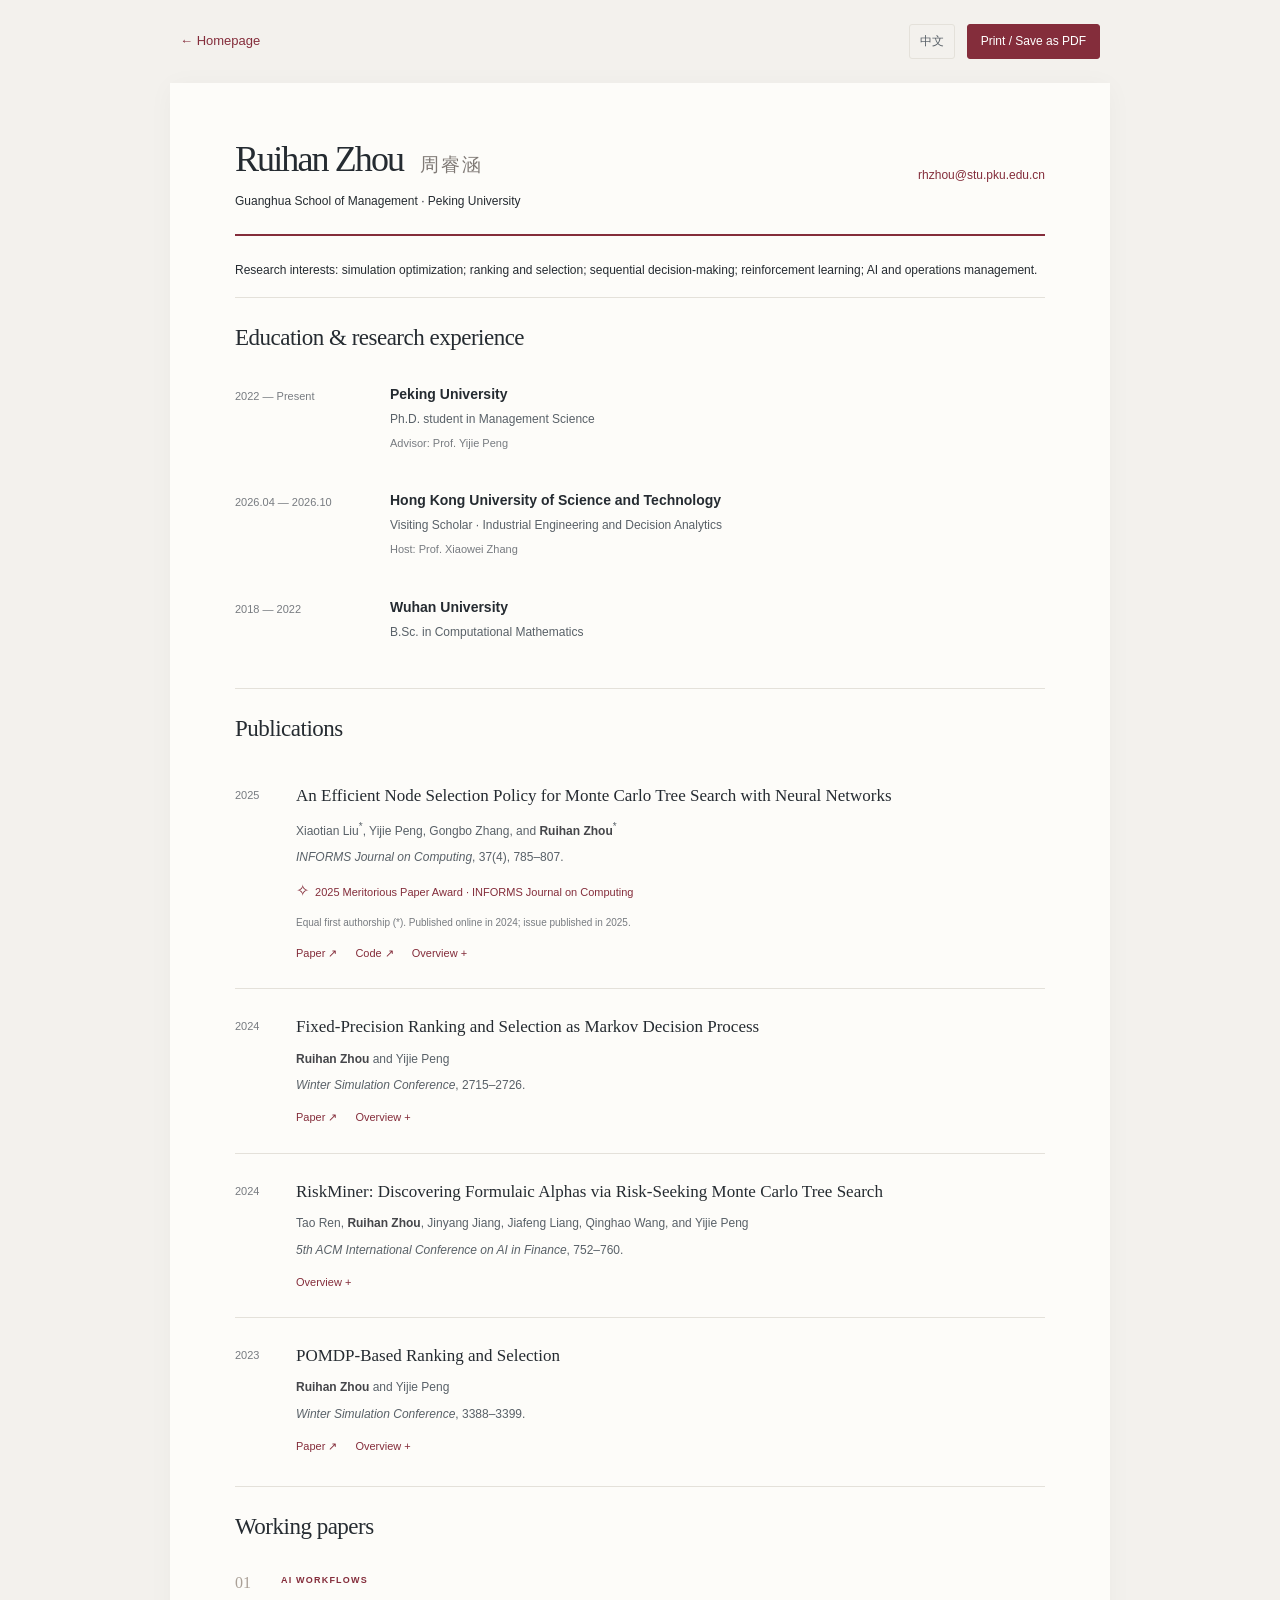
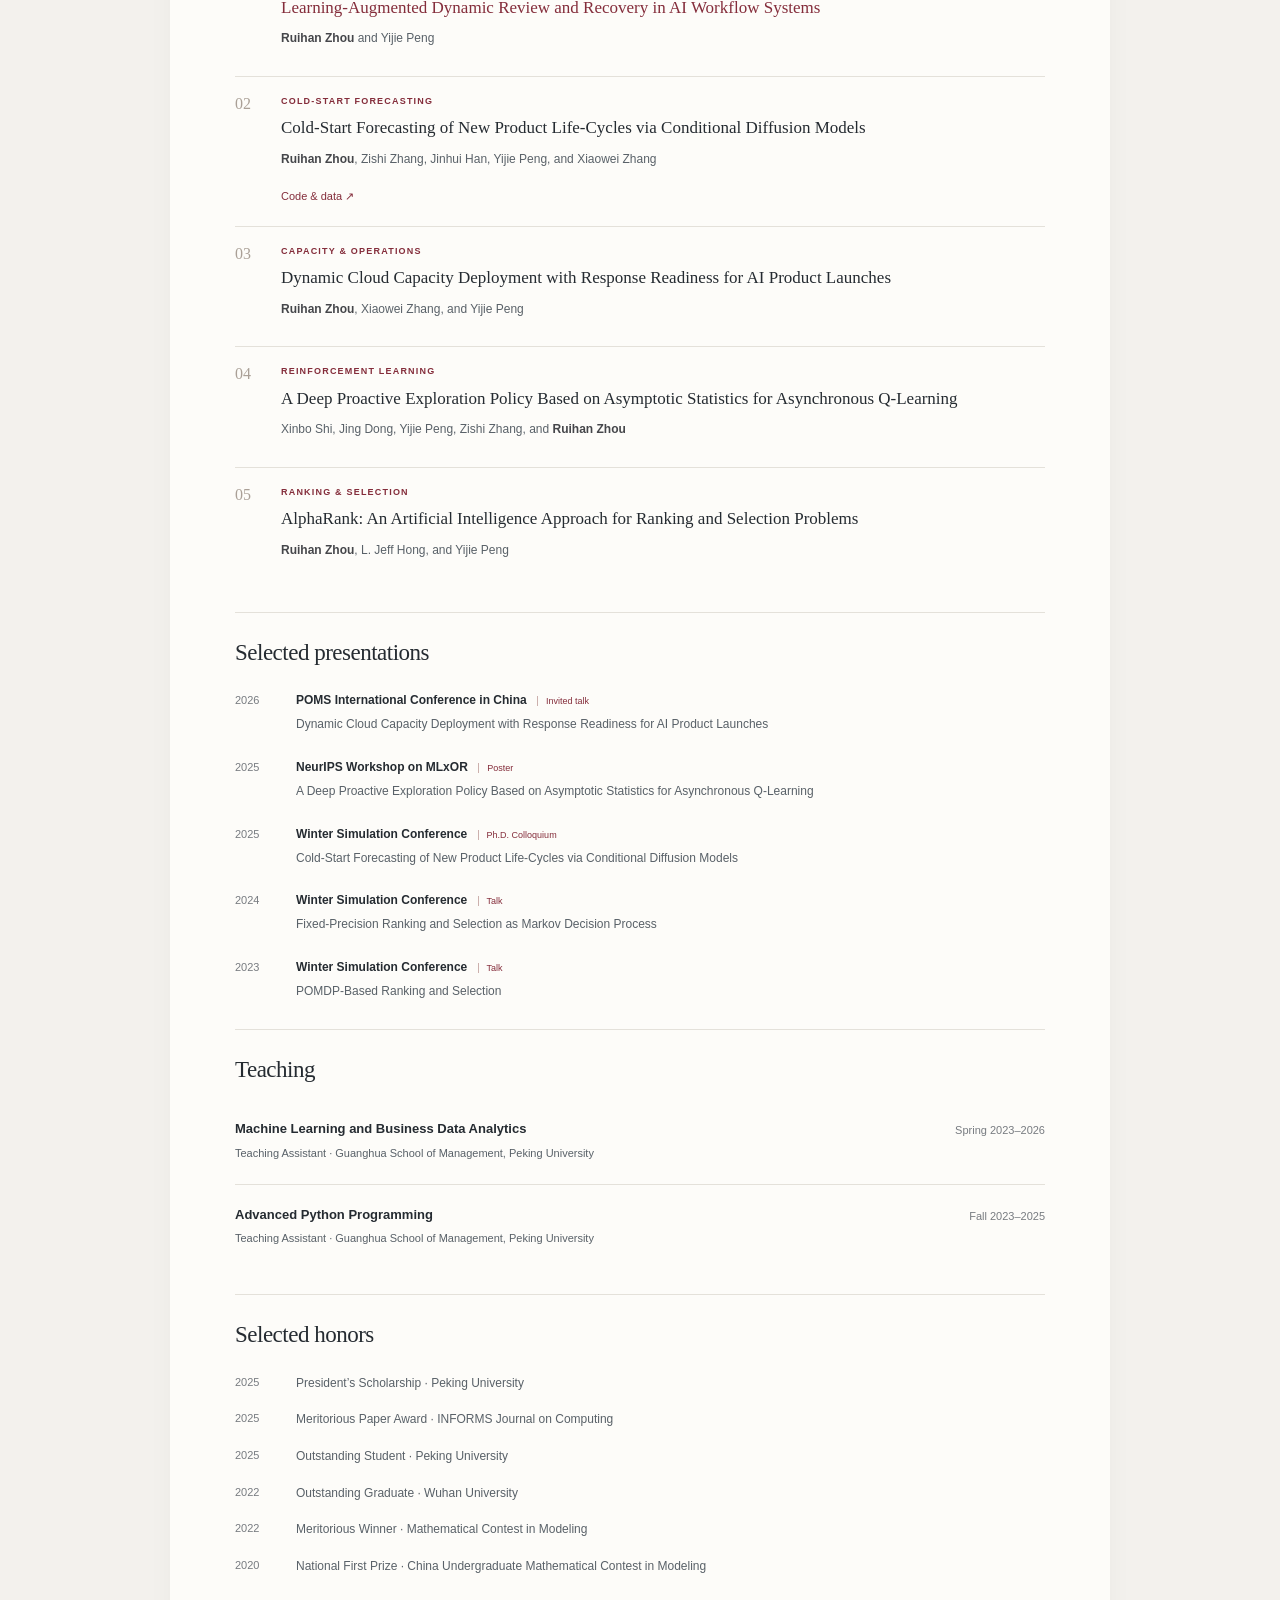
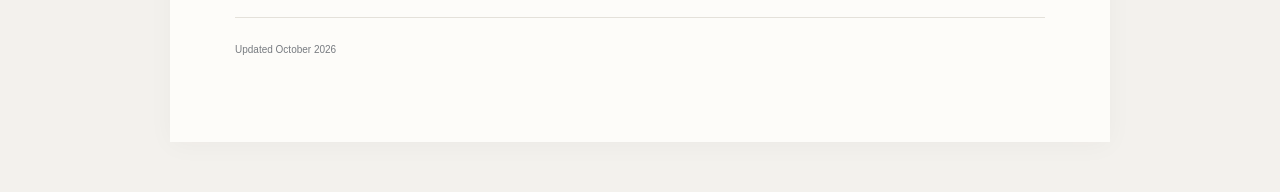
==== cv.html @ e1b10d68 "Add personal homepage" ====
<!doctype html><html lang="en" data-language="en"><head><meta charset="UTF-8"><meta name="viewport" content="width=device-width, initial-scale=1">
<meta name="theme-color" content="#842d3b"><link rel="icon" href="assets/favicon.svg" type="image/svg+xml">
<link rel="stylesheet" href="styles.css"><script src="script.js" defer></script><title>Curriculum Vitae | Ruihan Zhou</title><meta name="description" content="Academic CV of Ruihan Zhou, Peking University."></head><body class="cv-page">
<div class="cv-toolbar"><a href="index.html">← <span class="" data-en>Homepage</span><span class="" data-zh lang="zh-CN">主页</span></a><div><button class="language-button" aria-label="Switch language / 切换语言">中文</button><button class="print-button" type="button"><span class="" data-en>Print / Save as PDF</span><span class="" data-zh lang="zh-CN">打印 / 另存为 PDF</span></button></div></div>
<main class="cv-document"><div class="cv-heading"><div><h1>Ruihan Zhou <span>周睿涵</span></h1><p><span class="" data-en>Guanghua School of Management · Peking University</span><span class="" data-zh lang="zh-CN">北京大学光华管理学院</span></p></div><a href="mailto:rhzhou@stu.pku.edu.cn">rhzhou@stu.pku.edu.cn</a></div>
<p><span class="" data-en>Research interests: simulation optimization; ranking and selection; sequential decision-making; reinforcement learning; AI and operations management.</span><span class="" data-zh lang="zh-CN">研究方向：仿真优化、排序与选择、序贯决策、强化学习、人工智能与运营管理。</span></p>
<section><h2><span class="" data-en>Education & research experience</span><span class="" data-zh lang="zh-CN">教育与研究经历</span></h2><div class="timeline-row"><div class="date">2022 — <span class="" data-en>Present</span><span class="" data-zh lang="zh-CN">至今</span></div><div><h3><span class="" data-en>Peking University</span><span class="" data-zh lang="zh-CN">北京大学</span></h3><p><span class="" data-en>Ph.D. student in Management Science</span><span class="" data-zh lang="zh-CN">管理科学博士研究生</span></p><p class="muted" data-en>Advisor: Prof. Yijie Peng</p><p class="muted" data-zh lang="zh-CN">导师：彭一杰教授</p></div></div><div class="timeline-row"><div class="date">2026.04 — 2026.10</div><div><h3><span class="" data-en>Hong Kong University of Science and Technology</span><span class="" data-zh lang="zh-CN">香港科技大学</span></h3><p><span class="" data-en>Visiting Scholar · Industrial Engineering and Decision Analytics</span><span class="" data-zh lang="zh-CN">访问学者 · 工业工程与决策分析系</span></p><p class="muted" data-en>Host: Prof. Xiaowei Zhang</p><p class="muted" data-zh lang="zh-CN">合作导师：张晓炜教授</p></div></div><div class="timeline-row"><div class="date">2018 — 2022</div><div><h3><span class="" data-en>Wuhan University</span><span class="" data-zh lang="zh-CN">武汉大学</span></h3><p><span class="" data-en>B.Sc. in Computational Mathematics</span><span class="" data-zh lang="zh-CN">计算数学学士</span></p></div></div></section>
<section><h2><span class="" data-en>Publications</span><span class="" data-zh lang="zh-CN">发表论文</span></h2><article class="publication" data-category="journal"><div class="pub-year">2025</div><div>
      <h3>An Efficient Node Selection Policy for Monte Carlo Tree Search with Neural Networks</h3><p class="authors">Xiaotian Liu<sup>*</sup>, Yijie Peng, Gongbo Zhang, and <strong>Ruihan Zhou</strong><sup>*</sup></p><p class="venue"><em>INFORMS Journal on Computing</em>, 37(4), 785–807.</p><p class="award-line"><span aria-hidden="true">✧</span> <span class="" data-en>2025 Meritorious Paper Award · INFORMS Journal on Computing</span><span class="" data-zh lang="zh-CN">2025 年 INFORMS Journal on Computing 优秀论文奖</span></p><p class="paper-note" data-en>Equal first authorship (*). Published online in 2024; issue published in 2025.</p><p class="paper-note" data-zh lang="zh-CN">* 为共同第一作者。2024 年在线发表，2025 年正式刊载。</p>
      <div class="paper-actions"><a class="text-link" href="https://doi.org/10.1287/ijoc.2023.0307" target="_blank" rel="noopener noreferrer"><span class="" data-en>Paper</span><span class="" data-zh lang="zh-CN">论文</span><span aria-hidden="true"> ↗</span></a><a class="text-link" href="https://github.com/INFORMSJoC/2023.0307" target="_blank" rel="noopener noreferrer"><span class="" data-en>Code</span><span class="" data-zh lang="zh-CN">代码</span><span aria-hidden="true"> ↗</span></a><details><summary><span class="" data-en>Overview</span><span class="" data-zh lang="zh-CN">研究概述</span><span aria-hidden="true"> +</span></summary><p><span class="" data-en>We formulate node selection in neural-network-guided Monte Carlo tree search as a multistage ranking-and-selection problem and allocate search effort to improve the choice at the root.</span><span class="" data-zh lang="zh-CN">将神经网络引导的蒙特卡洛树搜索中的节点选择表述为多阶段排序选择问题，通过分配搜索预算改善根节点的决策。</span></p></details></div></div></article><article class="publication" data-category="conference"><div class="pub-year">2024</div><div>
      <h3>Fixed-Precision Ranking and Selection as Markov Decision Process</h3><p class="authors"><strong>Ruihan Zhou</strong> and Yijie Peng</p><p class="venue"><em>Winter Simulation Conference</em>, 2715–2726.</p>
      <div class="paper-actions"><a class="text-link" href="https://informs-sim.org/wsc24papers/con148.pdf" target="_blank" rel="noopener noreferrer"><span class="" data-en>Paper</span><span class="" data-zh lang="zh-CN">论文</span><span aria-hidden="true"> ↗</span></a><details><summary><span class="" data-en>Overview</span><span class="" data-zh lang="zh-CN">研究概述</span><span aria-hidden="true"> +</span></summary><p><span class="" data-en>A stochastic control formulation of fixed-precision ranking and selection, with learning-based sequential allocation.</span><span class="" data-zh lang="zh-CN">将固定精度排序选择建模为随机控制问题，研究基于学习的序贯分配。</span></p></details></div></div></article><article class="publication" data-category="conference"><div class="pub-year">2024</div><div>
      <h3>RiskMiner: Discovering Formulaic Alphas via Risk-Seeking Monte Carlo Tree Search</h3><p class="authors">Tao Ren, <strong>Ruihan Zhou</strong>, Jinyang Jiang, Jiafeng Liang, Qinghao Wang, and Yijie Peng</p><p class="venue"><em>5th ACM International Conference on AI in Finance</em>, 752–760.</p>
      <div class="paper-actions"><details><summary><span class="" data-en>Overview</span><span class="" data-zh lang="zh-CN">研究概述</span><span aria-hidden="true"> +</span></summary><p><span class="" data-en>Formulaic alpha discovery through risk-seeking Monte Carlo tree search.</span><span class="" data-zh lang="zh-CN">利用风险偏好型蒙特卡洛树搜索发现公式化 Alpha 因子。</span></p></details></div></div></article><article class="publication" data-category="conference"><div class="pub-year">2023</div><div>
      <h3>POMDP-Based Ranking and Selection</h3><p class="authors"><strong>Ruihan Zhou</strong> and Yijie Peng</p><p class="venue"><em>Winter Simulation Conference</em>, 3388–3399.</p>
      <div class="paper-actions"><a class="text-link" href="https://www.informs-sim.org/wsc23papers/285.pdf" target="_blank" rel="noopener noreferrer"><span class="" data-en>Paper</span><span class="" data-zh lang="zh-CN">论文</span><span aria-hidden="true"> ↗</span></a><details><summary><span class="" data-en>Overview</span><span class="" data-zh lang="zh-CN">研究概述</span><span aria-hidden="true"> +</span></summary><p><span class="" data-en>Ranking and selection viewed through a partially observable Markov decision process.</span><span class="" data-zh lang="zh-CN">从部分可观测马尔可夫决策过程的视角研究排序选择问题。</span></p></details></div></div></article></section>
<section><h2><span class="" data-en>Working papers</span><span class="" data-zh lang="zh-CN">工作论文</span></h2><article class="work-item featured">
      <div class="work-number" aria-hidden="true">01</div><div class="work-body">
      <div class="eyebrow"><span class="" data-en>AI WORKFLOWS</span><span class="" data-zh lang="zh-CN">AI 工作流</span></div><h3>Learning-Augmented Dynamic Review and Recovery in AI Workflow Systems</h3>
      <p class="authors"><strong>Ruihan Zhou</strong> and Yijie Peng</p><p class="research-description"><span class="" data-en>How should scarce expert attention be allocated in multistage AI work? I study the joint design of diagnostic requests, expert dispatch, and recovery decisions.</span><span class="" data-zh lang="zh-CN">当多阶段 AI 工作流中的专家资源有限时，如何协调诊断请求、专家调度与诊断后的恢复决策？</span></p></div></article><article class="work-item ">
      <div class="work-number" aria-hidden="true">02</div><div class="work-body">
      <div class="eyebrow"><span class="" data-en>COLD-START FORECASTING</span><span class="" data-zh lang="zh-CN">冷启动预测</span></div><h3>Cold-Start Forecasting of New Product Life-Cycles via Conditional Diffusion Models</h3>
      <p class="authors"><strong>Ruihan Zhou</strong>, Zishi Zhang, Jinhui Han, Yijie Peng, and Xiaowei Zhang</p><p class="research-description"><span class="" data-en>Probabilistic life-cycle forecasting for new products with little or no sales history, using product features, reference products, and conditional diffusion models.</span><span class="" data-zh lang="zh-CN">结合产品特征、参考产品与条件扩散模型，研究在缺少或没有销售历史时，如何预测新品生命周期及其不确定性。</span></p><a class="text-link" href="https://github.com/hannahrz/CDLF-code" target="_blank" rel="noopener noreferrer"><span class="" data-en>Code & data</span><span class="" data-zh lang="zh-CN">代码与数据</span><span aria-hidden="true"> ↗</span></a></div></article><article class="work-item ">
      <div class="work-number" aria-hidden="true">03</div><div class="work-body">
      <div class="eyebrow"><span class="" data-en>CAPACITY & OPERATIONS</span><span class="" data-zh lang="zh-CN">容量与运营决策</span></div><h3>Dynamic Cloud Capacity Deployment with Response Readiness for AI Product Launches</h3>
      <p class="authors"><strong>Ruihan Zhou</strong>, Xiaowei Zhang, and Yijie Peng</p><p class="research-description"><span class="" data-en>Dynamic deployment decisions for AI product launches, balancing uncertain demand, response readiness, and the cost of maintaining capacity.</span><span class="" data-zh lang="zh-CN">面向 AI 产品上线，研究需求不确定条件下的动态云容量部署，平衡响应就绪、容量持有与服务成本。</span></p></div></article><article class="work-item ">
      <div class="work-number" aria-hidden="true">04</div><div class="work-body">
      <div class="eyebrow"><span class="" data-en>REINFORCEMENT LEARNING</span><span class="" data-zh lang="zh-CN">强化学习</span></div><h3>A Deep Proactive Exploration Policy Based on Asymptotic Statistics for Asynchronous Q-Learning</h3>
      <p class="authors">Xinbo Shi, Jing Dong, Yijie Peng, Zishi Zhang, and <strong>Ruihan Zhou</strong></p><p class="research-description"><span class="" data-en>Statistically informed exploration for asynchronous Q-learning.</span><span class="" data-zh lang="zh-CN">利用渐近统计信息设计异步 Q-learning 的主动探索策略。</span></p></div></article><article class="work-item ">
      <div class="work-number" aria-hidden="true">05</div><div class="work-body">
      <div class="eyebrow"><span class="" data-en>RANKING & SELECTION</span><span class="" data-zh lang="zh-CN">排序与选择</span></div><h3>AlphaRank: An Artificial Intelligence Approach for Ranking and Selection Problems</h3>
      <p class="authors"><strong>Ruihan Zhou</strong>, L. Jeff Hong, and Yijie Peng</p><p class="research-description"><span class="" data-en>Learning how to allocate simulation effort in sequential ranking and selection.</span><span class="" data-zh lang="zh-CN">研究序贯排序选择中的学习方法与仿真预算分配。</span></p></div></article></section>
<section><h2><span class="" data-en>Selected presentations</span><span class="" data-zh lang="zh-CN">部分学术报告</span></h2><ul class="talk-list"><li><span class="date">2026</span><div><h3><span class="" data-en>POMS International Conference in China</span><span class="" data-zh lang="zh-CN">POMS 中国国际会议</span> <span class="talk-type"><span class="" data-en>Invited talk</span><span class="" data-zh lang="zh-CN">特邀报告</span></span></h3><p>Dynamic Cloud Capacity Deployment with Response Readiness for AI Product Launches</p></div></li><li><span class="date">2025</span><div><h3><span class="" data-en>NeurIPS Workshop on MLxOR</span><span class="" data-zh lang="zh-CN">NeurIPS MLxOR 研讨会</span> <span class="talk-type"><span class="" data-en>Poster</span><span class="" data-zh lang="zh-CN">海报</span></span></h3><p>A Deep Proactive Exploration Policy Based on Asymptotic Statistics for Asynchronous Q-Learning</p></div></li><li><span class="date">2025</span><div><h3><span class="" data-en>Winter Simulation Conference</span><span class="" data-zh lang="zh-CN">冬季仿真会议</span> <span class="talk-type"><span class="" data-en>Ph.D. Colloquium</span><span class="" data-zh lang="zh-CN">博士生论坛</span></span></h3><p>Cold-Start Forecasting of New Product Life-Cycles via Conditional Diffusion Models</p></div></li><li><span class="date">2024</span><div><h3><span class="" data-en>Winter Simulation Conference</span><span class="" data-zh lang="zh-CN">冬季仿真会议</span> <span class="talk-type"><span class="" data-en>Talk</span><span class="" data-zh lang="zh-CN">报告</span></span></h3><p>Fixed-Precision Ranking and Selection as Markov Decision Process</p></div></li><li><span class="date">2023</span><div><h3><span class="" data-en>Winter Simulation Conference</span><span class="" data-zh lang="zh-CN">冬季仿真会议</span> <span class="talk-type"><span class="" data-en>Talk</span><span class="" data-zh lang="zh-CN">报告</span></span></h3><p>POMDP-Based Ranking and Selection</p></div></li></ul></section>
<section><h2><span class="" data-en>Teaching</span><span class="" data-zh lang="zh-CN">教学经历</span></h2><div class="teaching-row"><div><h3><span class="" data-en>Machine Learning and Business Data Analytics</span><span class="" data-zh lang="zh-CN">机器学习与商业数据分析</span></h3><p><span class="" data-en>Teaching Assistant · Guanghua School of Management, Peking University</span><span class="" data-zh lang="zh-CN">课程助教 · 北京大学光华管理学院</span></p></div><div class="date"><span class="" data-en>Spring 2023–2026</span><span class="" data-zh lang="zh-CN">2023–2026 年春季</span></div></div>
<div class="teaching-row"><div><h3><span class="" data-en>Advanced Python Programming</span><span class="" data-zh lang="zh-CN">高级 Python 程序设计</span></h3><p><span class="" data-en>Teaching Assistant · Guanghua School of Management, Peking University</span><span class="" data-zh lang="zh-CN">课程助教 · 北京大学光华管理学院</span></p></div><div class="date"><span class="" data-en>Fall 2023–2025</span><span class="" data-zh lang="zh-CN">2023–2025 年秋季</span></div></div></section>
<section><h2><span class="" data-en>Selected honors</span><span class="" data-zh lang="zh-CN">部分奖励与荣誉</span></h2><ul class="honor-list"><li><span class="date">2025</span><span><span class="" data-en>President’s Scholarship · Peking University</span><span class="" data-zh lang="zh-CN">北京大学校长奖学金</span></span></li><li><span class="date">2025</span><span><span class="" data-en>Meritorious Paper Award · INFORMS Journal on Computing</span><span class="" data-zh lang="zh-CN">INFORMS Journal on Computing 优秀论文奖</span></span></li><li><span class="date">2025</span><span><span class="" data-en>Outstanding Student · Peking University</span><span class="" data-zh lang="zh-CN">北京大学三好学生</span></span></li><li><span class="date">2022</span><span><span class="" data-en>Outstanding Graduate · Wuhan University</span><span class="" data-zh lang="zh-CN">武汉大学优秀毕业生</span></span></li><li><span class="date">2022</span><span><span class="" data-en>Meritorious Winner · Mathematical Contest in Modeling</span><span class="" data-zh lang="zh-CN">美国大学生数学建模竞赛 M 奖</span></span></li><li><span class="date">2020</span><span><span class="" data-en>National First Prize · China Undergraduate Mathematical Contest in Modeling</span><span class="" data-zh lang="zh-CN">全国大学生数学建模竞赛国家一等奖</span></span></li></ul></section>
<footer><span class="" data-en>Updated October 2026</span><span class="" data-zh lang="zh-CN">更新于 2026 年 10 月</span></footer></main></body></html>
---- styles.css ----
:root{--paper:#fdfcf9;--ink:#252b31;--secondary:#596168;--muted:#777b80;--accent:#842d3b;--line:#e4e1da;--soft:#f5f1eb;--serif:Georgia,'Times New Roman','Songti SC',SimSun,serif;--sans:-apple-system,BlinkMacSystemFont,'Segoe UI','PingFang SC','Microsoft YaHei',sans-serif}
*{box-sizing:border-box}html{scroll-behavior:smooth;scroll-padding-top:110px}body{margin:0;background:var(--paper);color:var(--ink);font:15px/1.75 var(--sans);-webkit-font-smoothing:antialiased}a{color:var(--accent);text-decoration:none;transition:color .15s}a:hover{text-decoration:underline;text-underline-offset:4px}button{font:inherit;cursor:pointer}button,a{-webkit-tap-highlight-color:transparent}a:focus-visible,button:focus-visible,summary:focus-visible{outline:2px solid var(--accent);outline-offset:5px}button{color:inherit}p{margin:0 0 16px}h1,h2,h3{margin:0;font-weight:500}strong{font-weight:600}h1,h2{font-family:var(--serif)}h3{line-height:1.5}[hidden]{display:none!important}html[data-language=en] [data-zh],html[data-language=zh] [data-en]{display:none!important}.sr-only{position:absolute;width:1px;height:1px;padding:0;overflow:hidden;clip:rect(0,0,0,0);white-space:nowrap;border:0}.skip-link{position:fixed;top:-80px;left:20px;z-index:100;background:var(--paper);padding:10px 16px}.skip-link:focus{top:10px}
.site-header{position:sticky;top:0;z-index:10;background:rgba(253,252,249,.97);border-bottom:1px solid var(--line)}.header-inner{height:78px;max-width:1200px;padding:0 42px;margin:auto;display:flex;align-items:center;justify-content:space-between;gap:26px}.wordmark{font:23px var(--serif);color:var(--ink);white-space:nowrap}.wordmark:hover{text-decoration:none}.wordmark-dot{color:var(--accent);font-size:32px}.desktop-nav{display:flex;align-items:center;gap:26px;margin-left:auto}.desktop-nav a{font-size:13px;color:var(--secondary);position:relative;line-height:78px}.desktop-nav a.active{color:var(--accent)}.desktop-nav a.active:after{content:'';position:absolute;bottom:0;height:2px;left:0;right:0;background:var(--accent)}.header-controls{display:flex;align-items:center;gap:18px}.language-button{font-size:12px;padding:5px 10px;background:transparent;border:1px solid var(--line);border-radius:3px;color:var(--secondary)}.language-button:hover{border-color:var(--accent);color:var(--accent)}.menu-button{display:none;background:none;border:0;font-size:13px}.mobile-nav{padding:12px 24px 20px;border-top:1px solid var(--line);display:grid;grid-template-columns:1fr 1fr;gap:10px}.mobile-nav a{padding:7px 0;color:var(--ink)}
.page-grid{max-width:1200px;padding:64px 42px 0;margin:auto;display:grid;grid-template-columns:218px minmax(0,1fr);gap:74px}.profile-sidebar{align-self:start;position:sticky;top:126px}.monogram{width:112px;height:126px;display:flex;flex-direction:column;justify-content:center;align-items:center;border:1px solid #d9c9c9;color:var(--accent);background:#f4ede8;position:relative;margin-bottom:23px}.monogram:after{content:'';position:absolute;inset:6px;border:1px solid #ded0cb}.monogram>span{font:51px var(--serif);letter-spacing:-6px;padding-right:5px;line-height:1.1}.mono-z{font-style:italic}.monogram small{font:11px var(--serif);letter-spacing:5px;margin-left:4px;margin-top:13px}.sidebar-name{font:25px var(--serif);margin-bottom:4px}.sidebar-role{font-size:13px;margin-bottom:12px;color:var(--secondary)}.sidebar-school{font-size:12px;line-height:1.9;color:var(--secondary)}.sidebar-links{display:flex;flex-direction:column;align-items:flex-start;gap:7px;margin:25px 0 32px;font-size:12px}.sidebar-links a>span:last-child{font-size:12px}.sidebar-topics{border-top:1px solid var(--line);padding-top:25px}.sidebar-topics ul{padding:0;list-style:none;font-size:12px;line-height:2;color:var(--secondary);margin:12px 0 22px}.sidebar-location{font-size:11px;color:var(--muted)}.eyebrow{font-size:10px;letter-spacing:1.8px;font-weight:600;color:var(--accent);line-height:1.6}.page-kicker{margin-bottom:16px;font-size:10px;letter-spacing:1.9px}h1{font-size:51px;line-height:1.2;letter-spacing:-1.9px}h1>span{font-size:24px;color:#7f7975;margin-left:16px;letter-spacing:4px;font-weight:400}.intro-line{font:italic 23px/1.5 var(--serif);color:#66625d;margin:16px 0 30px}.bio{font-size:14px;line-height:1.95;color:#434a50}.bio p{margin-bottom:17px}.intro-actions{display:flex;align-items:center;gap:26px;font-size:12px;margin:27px 0 33px}.primary-link{border-bottom:1px solid #b98488;padding:4px 0}.intro-actions a:hover{text-decoration:none;border-color:var(--accent)}.recognition{display:flex;gap:14px;padding:19px 21px;background:var(--soft);border-left:2px solid var(--accent)}.recognition-mark{font-size:31px;color:var(--accent);line-height:1.4}.recognition .eyebrow{font-size:9px;letter-spacing:1.5px;color:var(--secondary)}.recognition p{font-size:12px;margin:4px 0 0;line-height:1.7}.about-section{padding-bottom:54px}
main{min-width:0}main>section:not(.about-section):not(.contact-section){padding:35px 0 32px;border-top:1px solid var(--line)}.section-heading{display:flex;align-items:baseline;justify-content:space-between;gap:16px;margin-bottom:16px}h2{font-size:29px;line-height:1.3;letter-spacing:-.5px}.section-meta{font-size:11px;color:var(--muted);white-space:nowrap}.section-intro{font:italic 16px/1.6 var(--serif);color:var(--secondary);margin-bottom:26px}.work-item{display:grid;grid-template-columns:28px 1fr;gap:18px;padding:23px 0;border-bottom:1px solid var(--line)}.work-item:first-child{padding-top:4px}.work-item:last-child{border-bottom:0;padding-bottom:8px}.work-number{font:16px var(--serif);color:#aaa097;margin-top:1px}.work-body .eyebrow{font-size:9px;letter-spacing:1.2px;margin-bottom:8px}.work-item h3{font:20px/1.45 var(--serif);color:var(--ink);margin-bottom:8px}.work-item.featured h3{color:var(--accent)}.authors{font-size:12px;line-height:1.8;color:var(--secondary);margin:0 0 9px}.authors strong{color:#45464a;font-weight:600}.research-description{font-size:13px;line-height:1.85;color:var(--secondary);margin:10px 0 5px}.text-link{font-size:11px;white-space:nowrap}.work-body>.text-link{display:inline-block;margin-top:8px}.publication-filters{display:flex;gap:18px;margin:23px 0 4px}.publication-filters button{background:transparent;border:0;border-bottom:2px solid transparent;padding:5px 0 8px;font-size:12px;color:var(--muted)}.publication-filters button[aria-pressed=true]{color:var(--accent);border-color:var(--accent)}.publication-filters small{font-size:9px;margin-left:4px;opacity:.7}.publication{display:grid;grid-template-columns:40px 1fr;gap:21px;padding:25px 0;border-bottom:1px solid var(--line)}.publication:last-child{border:0;padding-bottom:5px}.pub-year{font-size:11px;color:var(--muted);padding-top:3px;font-variant-numeric:tabular-nums}.publication h3{font:18px/1.5 var(--serif);margin-bottom:9px}.publication .authors{margin-bottom:5px}.venue{font-size:12px;color:var(--secondary);margin-bottom:7px}.award-line{font-size:11px;color:var(--accent);margin:9px 0}.award-line>span:first-child{font-size:16px;margin-right:3px}.paper-note{font-size:10px;color:var(--muted);margin:5px 0}.paper-actions{display:flex;flex-wrap:wrap;column-gap:18px;align-items:baseline;margin-top:12px}.paper-actions details{display:contents}.paper-actions details summary{cursor:pointer;color:var(--accent);font-size:11px;list-style:none}.paper-actions details summary::-webkit-details-marker{display:none}.paper-actions details[open] summary>span:last-child{display:none}.paper-actions details[open] summary:after{content:' −'}.paper-actions details p{flex-basis:100%;background:var(--soft);padding:14px 17px;font-size:12px;line-height:1.85;margin:13px 0 0;color:var(--secondary)}
.timeline-row{display:grid;grid-template-columns:130px 1fr;gap:25px;padding:17px 0}.date{font-size:11px;color:var(--muted);font-variant-numeric:tabular-nums;line-height:1.8}.timeline-row .date{padding-top:3px}.timeline-row h3{font-size:14px;font-weight:600;margin-bottom:4px}.timeline-row p{font-size:12px;color:var(--secondary);margin:3px 0;line-height:1.8}.timeline-row p.muted{font-size:11px;color:var(--muted)}.talk-list,.honor-list{list-style:none;padding:0;margin:23px 0 0}.talk-list>li{display:grid;grid-template-columns:40px 1fr;gap:21px;padding:0 0 22px}.talk-list>li:last-child{padding-bottom:2px}.talk-list h3{font-size:12px;font-weight:600}.talk-type{font-weight:400;font-size:9px;white-space:nowrap;color:var(--accent);border-left:1px solid #ccb0ad;margin-left:7px;padding-left:8px}.talk-list p{font-size:12px;line-height:1.8;color:var(--secondary);margin:5px 0 0}.teaching-row{display:flex;gap:22px;justify-content:space-between;padding:20px 0;border-bottom:1px solid var(--line)}.teaching-row:last-child{border:0}.teaching-row h3{font-size:13px;font-weight:600;margin-bottom:5px}.teaching-row p{font-size:11px;color:var(--secondary);margin:0;line-height:1.8}.teaching-row>.date{flex-shrink:0;padding-top:2px}.honor-list>li{display:grid;grid-template-columns:40px 1fr;gap:21px;font-size:12px;color:var(--secondary);margin-bottom:15px;line-height:1.8}.contact-section{display:flex;align-items:center;justify-content:space-between;gap:25px;background:var(--soft);padding:29px;margin:18px 0 40px}.contact-section .eyebrow{font-size:9px;margin-bottom:7px}.contact-section h2{font-size:25px}.contact-section p:not(.eyebrow){font-size:11px;color:var(--secondary);margin:9px 0 0}.contact-section>a{font-size:12px;white-space:nowrap}footer{border-top:1px solid var(--line);padding:23px 0 28px;display:flex;gap:18px;justify-content:space-between;font-size:10px;color:var(--muted)}footer a{color:var(--secondary)}
.cv-page{background:#f3f1ed}.cv-toolbar{max-width:940px;margin:24px auto;display:flex;align-items:center;justify-content:space-between;font-size:13px;padding:0 10px}.cv-toolbar>div{display:flex;gap:12px}.print-button{font-size:12px;border:1px solid var(--accent);background:var(--accent);color:#fff;padding:6px 13px;border-radius:3px}.cv-document{max-width:940px;margin:24px auto 50px;background:var(--paper);padding:55px 65px;box-shadow:0 3px 25px #33220b09}.cv-heading{display:flex;justify-content:space-between;gap:20px;align-items:center;border-bottom:2px solid var(--accent);padding-bottom:22px;margin-bottom:24px}.cv-heading h1{font-size:36px}.cv-heading h1>span{font-size:19px;letter-spacing:2px;margin-left:10px}.cv-heading p{font-size:12px;margin:10px 0 0}.cv-heading>a{font-size:12px}.cv-document>p{font-size:12px}.cv-document>section{padding:25px 0!important}.cv-document h2{font-size:23px;margin-bottom:14px}.cv-document .work-item h3{font-size:17px}.cv-document .research-description{display:none}.cv-document .work-item{padding:17px 0}.cv-document .publication h3{font-size:17px}.cv-document .recognition{display:none}
@media(min-width:1450px){.page-grid{gap:88px;grid-template-columns:218px minmax(0,1fr)}}
@media(max-width:1000px){.header-inner{padding:0 28px;gap:20px}.desktop-nav{gap:19px}.page-grid{grid-template-columns:178px minmax(0,1fr);gap:42px;padding:48px 28px 0}.profile-sidebar{top:115px}h1{font-size:44px}h1>span{font-size:21px;margin-left:10px}.contact-section{display:block}.contact-section>a{display:inline-block;margin-top:18px}.sidebar-school{font-size:11px}.timeline-row{grid-template-columns:112px 1fr;gap:17px}.cv-document{margin:20px;padding:40px}}
@media(max-width:760px){html{scroll-padding-top:85px}.header-inner{height:65px;padding:0 22px}.wordmark{font-size:22px}.desktop-nav{display:none}.menu-button{display:block}.header-controls{gap:16px}.page-grid{display:block;padding:34px 23px 0}.profile-sidebar{display:none}.page-kicker{font-size:9px;letter-spacing:1.35px;margin-bottom:17px}h1{font-size:43px;letter-spacing:-1.5px}h1>span{display:inline-block;font-size:21px;margin-left:10px;letter-spacing:3px}.intro-line{font-size:20px;margin:15px 0 25px}.bio{font-size:13px;line-height:1.95}.intro-actions{margin:24px 0 29px}.recognition{padding:16px;gap:11px}.recognition p{font-size:11px}.about-section{padding-bottom:38px}h2{font-size:27px}.section-heading{gap:10px}.section-meta{font-size:10px}main>section:not(.about-section):not(.contact-section){padding:29px 0}.section-intro{font-size:15px;margin-bottom:19px}.work-item{gap:12px;grid-template-columns:23px 1fr;padding:22px 0}.work-item h3{font-size:19px}.work-number{font-size:14px}.authors{font-size:11px}.research-description{font-size:12px}.publication{grid-template-columns:31px 1fr;gap:14px}.publication h3{font-size:18px}.pub-year{font-size:10px}.venue{font-size:11px}.award-line{font-size:10px}.timeline-row{grid-template-columns:100px 1fr;gap:15px;padding:16px 0}.timeline-row h3{font-size:13px}.timeline-row p{font-size:11px}.date{font-size:10px}.talk-list>li{grid-template-columns:31px 1fr;gap:14px}.talk-type{display:block;border:0;padding:0;margin:4px 0 0}.talk-list p{font-size:11px}.teaching-row{display:block}.teaching-row>.date{margin-top:10px}.honor-list>li{font-size:11px;grid-template-columns:31px 1fr;gap:14px}.contact-section{padding:25px;margin-bottom:30px}footer{font-size:9px;gap:12px;flex-wrap:wrap}.cv-toolbar{margin:16px 13px}.cv-document{margin:16px 12px;padding:28px 20px}.cv-heading{display:block}.cv-heading h1{font-size:32px}.cv-heading>a{display:block;margin-top:10px}.cv-document .timeline-row{grid-template-columns:95px 1fr;gap:10px}}
@media(prefers-reduced-motion:reduce){html{scroll-behavior:auto}*{transition:none!important}}
@media print{@page{size:A4;margin:16mm}.site-header,.profile-sidebar,.cv-toolbar,.intro-actions,.publication-filters,.paper-actions,.contact-section,footer a{display:none!important}body,.cv-page{background:white;color:#111;font-size:10pt}.cv-document,.page-grid{display:block;margin:0;padding:0;max-width:none;box-shadow:none}.cv-document h1{font-size:25pt}.cv-document h2{font-size:16pt}.cv-document>section{padding:12px 0!important}.publication,.work-item,.timeline-row,.talk-list li,.teaching-row,.honor-list li{break-inside:avoid}.publication{padding:12px 0}.work-item{padding:10px 0}.cv-document .publication h3,.cv-document .work-item h3{font-size:11pt}.authors,.venue,.timeline-row p,.honor-list>li,.teaching-row p,.talk-list p{font-size:9pt}a{color:inherit}h2{break-after:avoid}html{scroll-padding:0}.cv-document .research-description{display:none}footer{padding:10px 0}.recognition{background:none}}
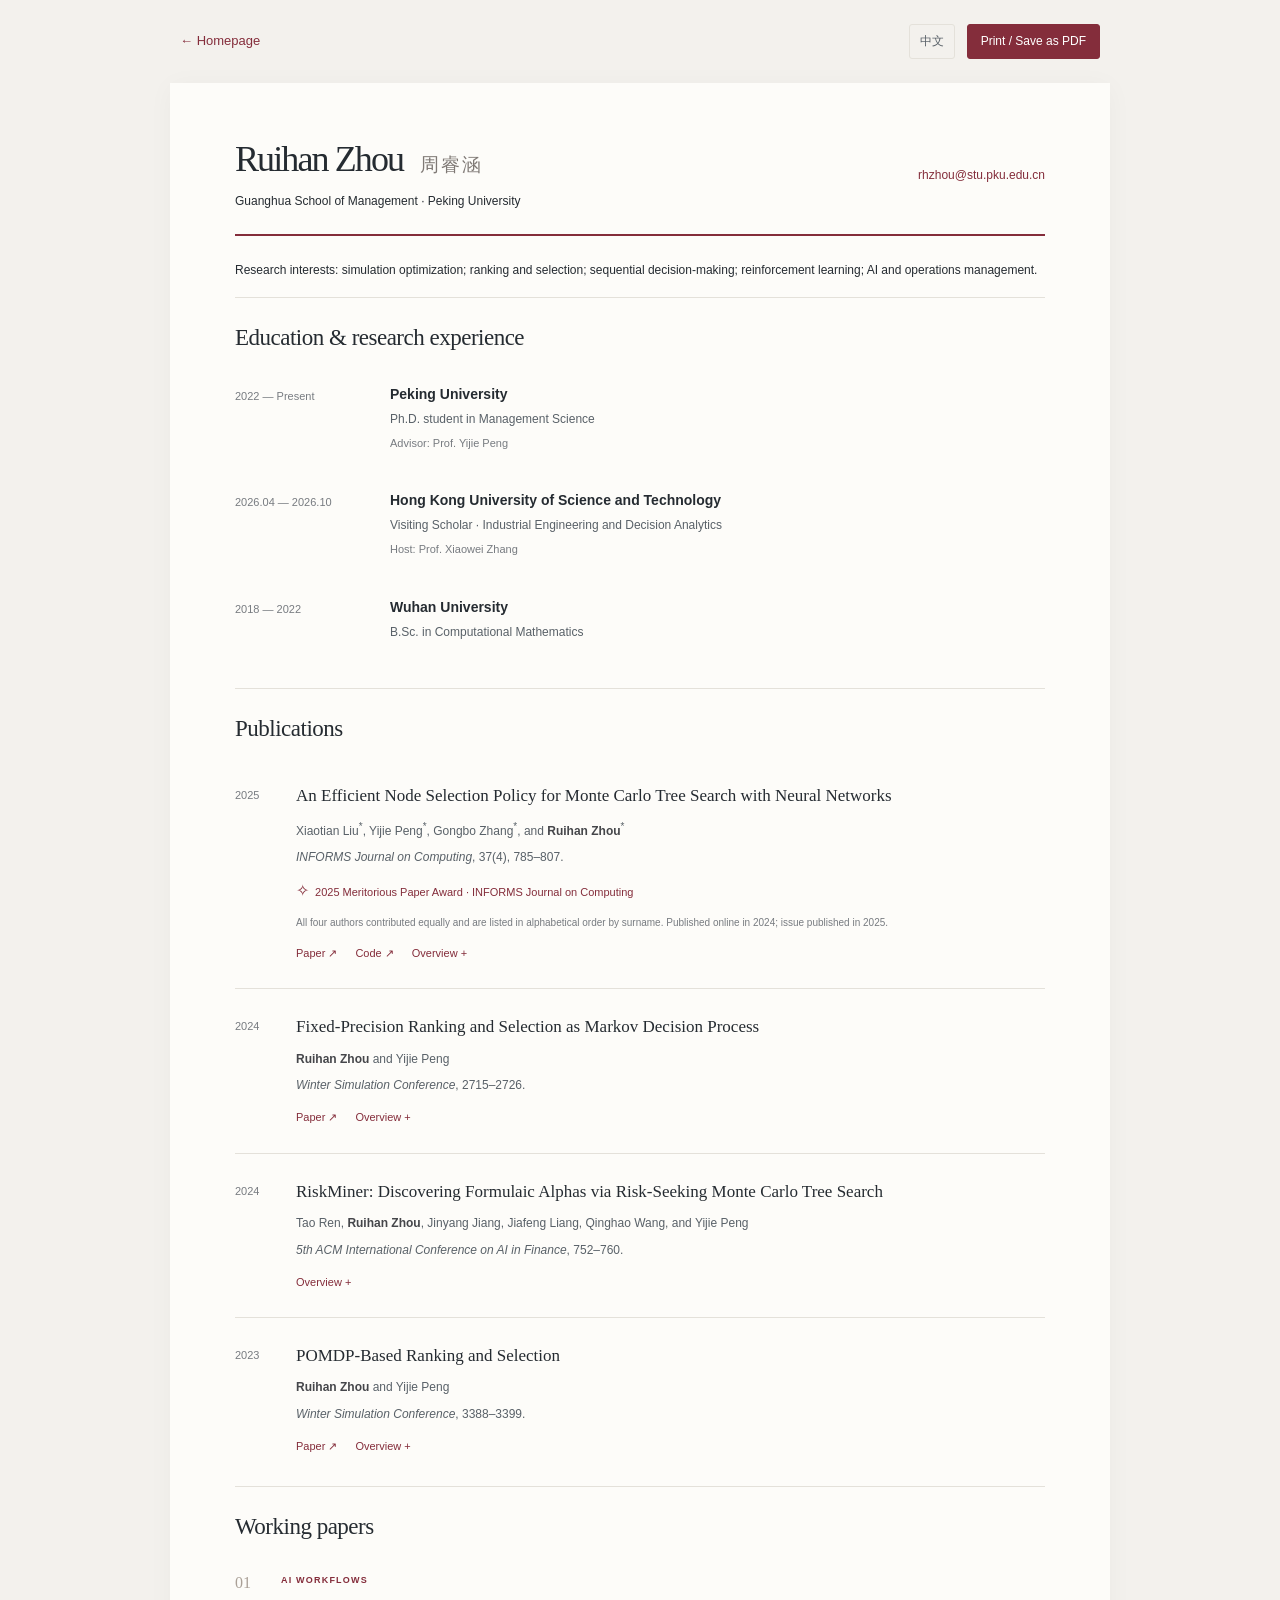
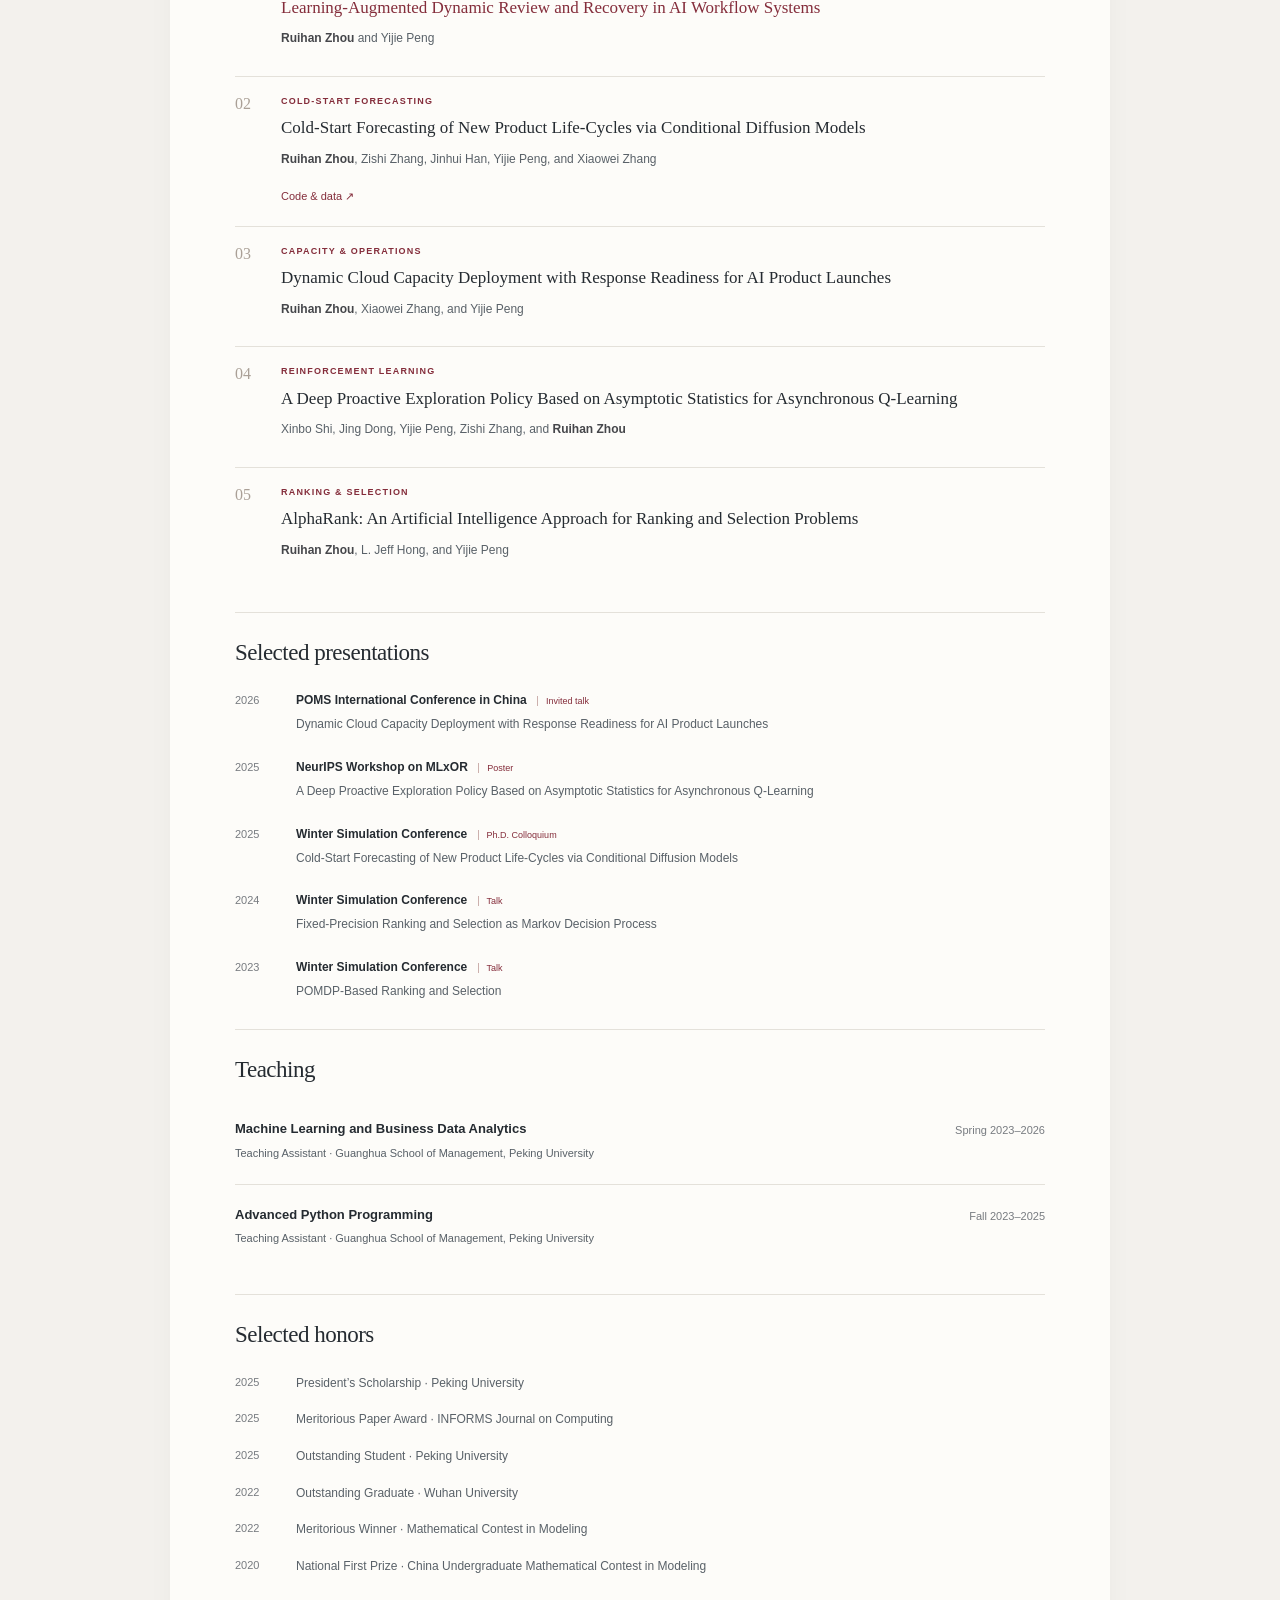
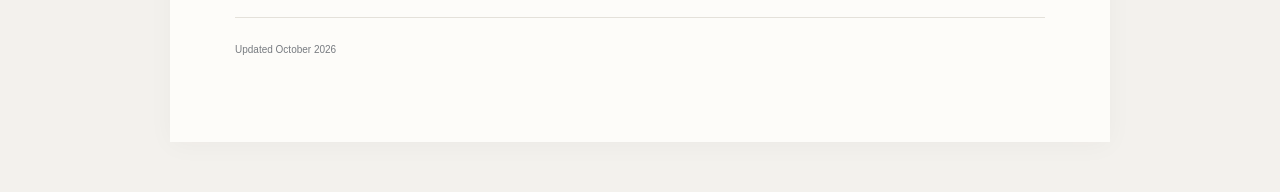
==== commit 4b38ccc0: "Add files via upload" ====
--- a/cv.html
+++ b/cv.html
@@ -6,7 +6,7 @@
 <p><span class="" data-en>Research interests: simulation optimization; ranking and selection; sequential decision-making; reinforcement learning; AI and operations management.</span><span class="" data-zh lang="zh-CN">研究方向：仿真优化、排序与选择、序贯决策、强化学习、人工智能与运营管理。</span></p>
 <section><h2><span class="" data-en>Education & research experience</span><span class="" data-zh lang="zh-CN">教育与研究经历</span></h2><div class="timeline-row"><div class="date">2022 — <span class="" data-en>Present</span><span class="" data-zh lang="zh-CN">至今</span></div><div><h3><span class="" data-en>Peking University</span><span class="" data-zh lang="zh-CN">北京大学</span></h3><p><span class="" data-en>Ph.D. student in Management Science</span><span class="" data-zh lang="zh-CN">管理科学博士研究生</span></p><p class="muted" data-en>Advisor: Prof. Yijie Peng</p><p class="muted" data-zh lang="zh-CN">导师：彭一杰教授</p></div></div><div class="timeline-row"><div class="date">2026.04 — 2026.10</div><div><h3><span class="" data-en>Hong Kong University of Science and Technology</span><span class="" data-zh lang="zh-CN">香港科技大学</span></h3><p><span class="" data-en>Visiting Scholar · Industrial Engineering and Decision Analytics</span><span class="" data-zh lang="zh-CN">访问学者 · 工业工程与决策分析系</span></p><p class="muted" data-en>Host: Prof. Xiaowei Zhang</p><p class="muted" data-zh lang="zh-CN">合作导师：张晓炜教授</p></div></div><div class="timeline-row"><div class="date">2018 — 2022</div><div><h3><span class="" data-en>Wuhan University</span><span class="" data-zh lang="zh-CN">武汉大学</span></h3><p><span class="" data-en>B.Sc. in Computational Mathematics</span><span class="" data-zh lang="zh-CN">计算数学学士</span></p></div></div></section>
 <section><h2><span class="" data-en>Publications</span><span class="" data-zh lang="zh-CN">发表论文</span></h2><article class="publication" data-category="journal"><div class="pub-year">2025</div><div>
-      <h3>An Efficient Node Selection Policy for Monte Carlo Tree Search with Neural Networks</h3><p class="authors">Xiaotian Liu<sup>*</sup>, Yijie Peng, Gongbo Zhang, and <strong>Ruihan Zhou</strong><sup>*</sup></p><p class="venue"><em>INFORMS Journal on Computing</em>, 37(4), 785–807.</p><p class="award-line"><span aria-hidden="true">✧</span> <span class="" data-en>2025 Meritorious Paper Award · INFORMS Journal on Computing</span><span class="" data-zh lang="zh-CN">2025 年 INFORMS Journal on Computing 优秀论文奖</span></p><p class="paper-note" data-en>Equal first authorship (*). Published online in 2024; issue published in 2025.</p><p class="paper-note" data-zh lang="zh-CN">* 为共同第一作者。2024 年在线发表，2025 年正式刊载。</p>
+      <h3>An Efficient Node Selection Policy for Monte Carlo Tree Search with Neural Networks</h3><p class="authors">Xiaotian Liu<sup>*</sup>, Yijie Peng<sup>*</sup>, Gongbo Zhang<sup>*</sup>, and <strong>Ruihan Zhou</strong><sup>*</sup></p><p class="venue"><em>INFORMS Journal on Computing</em>, 37(4), 785–807.</p><p class="award-line"><span aria-hidden="true">✧</span> <span class="" data-en>2025 Meritorious Paper Award · INFORMS Journal on Computing</span><span class="" data-zh lang="zh-CN">2025 年 INFORMS Journal on Computing 优秀论文奖</span></p><p class="paper-note" data-en>All four authors contributed equally and are listed in alphabetical order by surname. Published online in 2024; issue published in 2025.</p><p class="paper-note" data-zh lang="zh-CN">四位作者贡献相同，按姓氏字母顺序排列，均为共同第一作者。2024 年在线发表，2025 年正式刊载。</p>
       <div class="paper-actions"><a class="text-link" href="https://doi.org/10.1287/ijoc.2023.0307" target="_blank" rel="noopener noreferrer"><span class="" data-en>Paper</span><span class="" data-zh lang="zh-CN">论文</span><span aria-hidden="true"> ↗</span></a><a class="text-link" href="https://github.com/INFORMSJoC/2023.0307" target="_blank" rel="noopener noreferrer"><span class="" data-en>Code</span><span class="" data-zh lang="zh-CN">代码</span><span aria-hidden="true"> ↗</span></a><details><summary><span class="" data-en>Overview</span><span class="" data-zh lang="zh-CN">研究概述</span><span aria-hidden="true"> +</span></summary><p><span class="" data-en>We formulate node selection in neural-network-guided Monte Carlo tree search as a multistage ranking-and-selection problem and allocate search effort to improve the choice at the root.</span><span class="" data-zh lang="zh-CN">将神经网络引导的蒙特卡洛树搜索中的节点选择表述为多阶段排序选择问题，通过分配搜索预算改善根节点的决策。</span></p></details></div></div></article><article class="publication" data-category="conference"><div class="pub-year">2024</div><div>
       <h3>Fixed-Precision Ranking and Selection as Markov Decision Process</h3><p class="authors"><strong>Ruihan Zhou</strong> and Yijie Peng</p><p class="venue"><em>Winter Simulation Conference</em>, 2715–2726.</p>
       <div class="paper-actions"><a class="text-link" href="https://informs-sim.org/wsc24papers/con148.pdf" target="_blank" rel="noopener noreferrer"><span class="" data-en>Paper</span><span class="" data-zh lang="zh-CN">论文</span><span aria-hidden="true"> ↗</span></a><details><summary><span class="" data-en>Overview</span><span class="" data-zh lang="zh-CN">研究概述</span><span aria-hidden="true"> +</span></summary><p><span class="" data-en>A stochastic control formulation of fixed-precision ranking and selection, with learning-based sequential allocation.</span><span class="" data-zh lang="zh-CN">将固定精度排序选择建模为随机控制问题，研究基于学习的序贯分配。</span></p></details></div></div></article><article class="publication" data-category="conference"><div class="pub-year">2024</div><div>
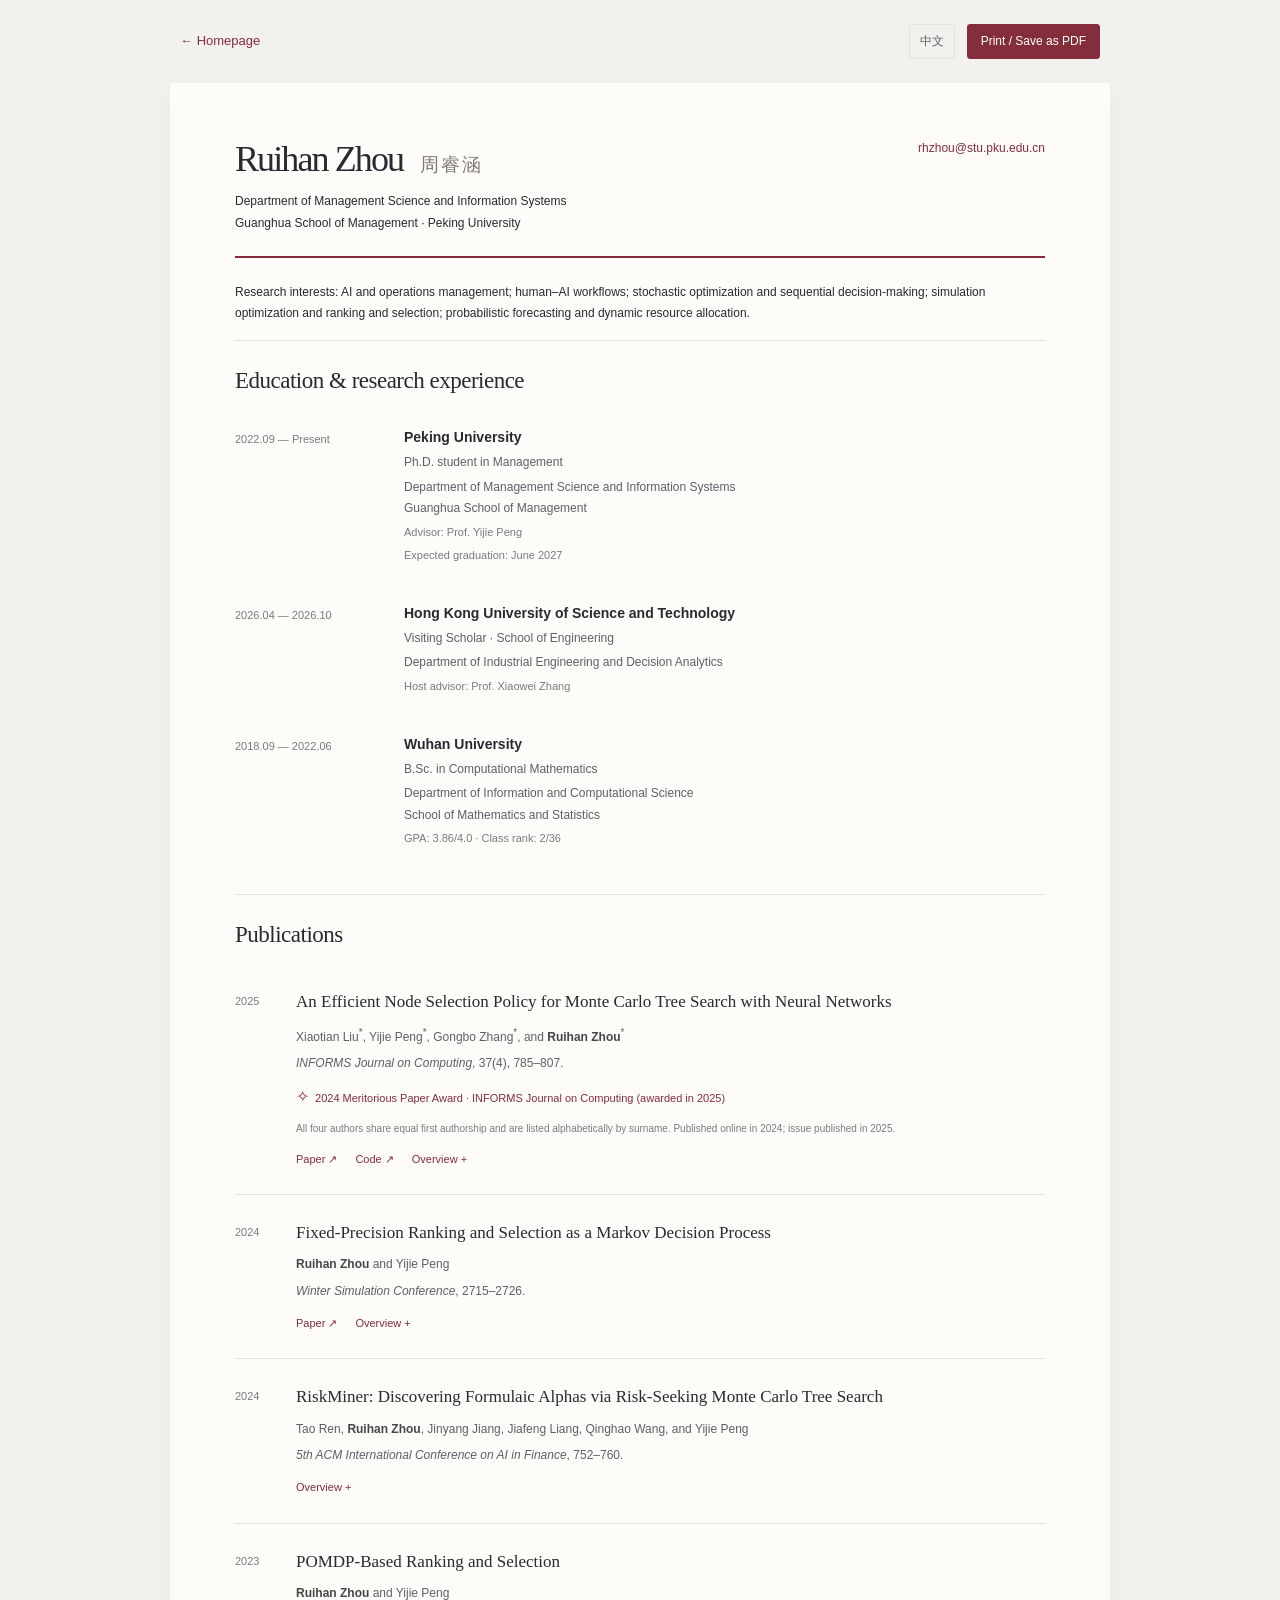
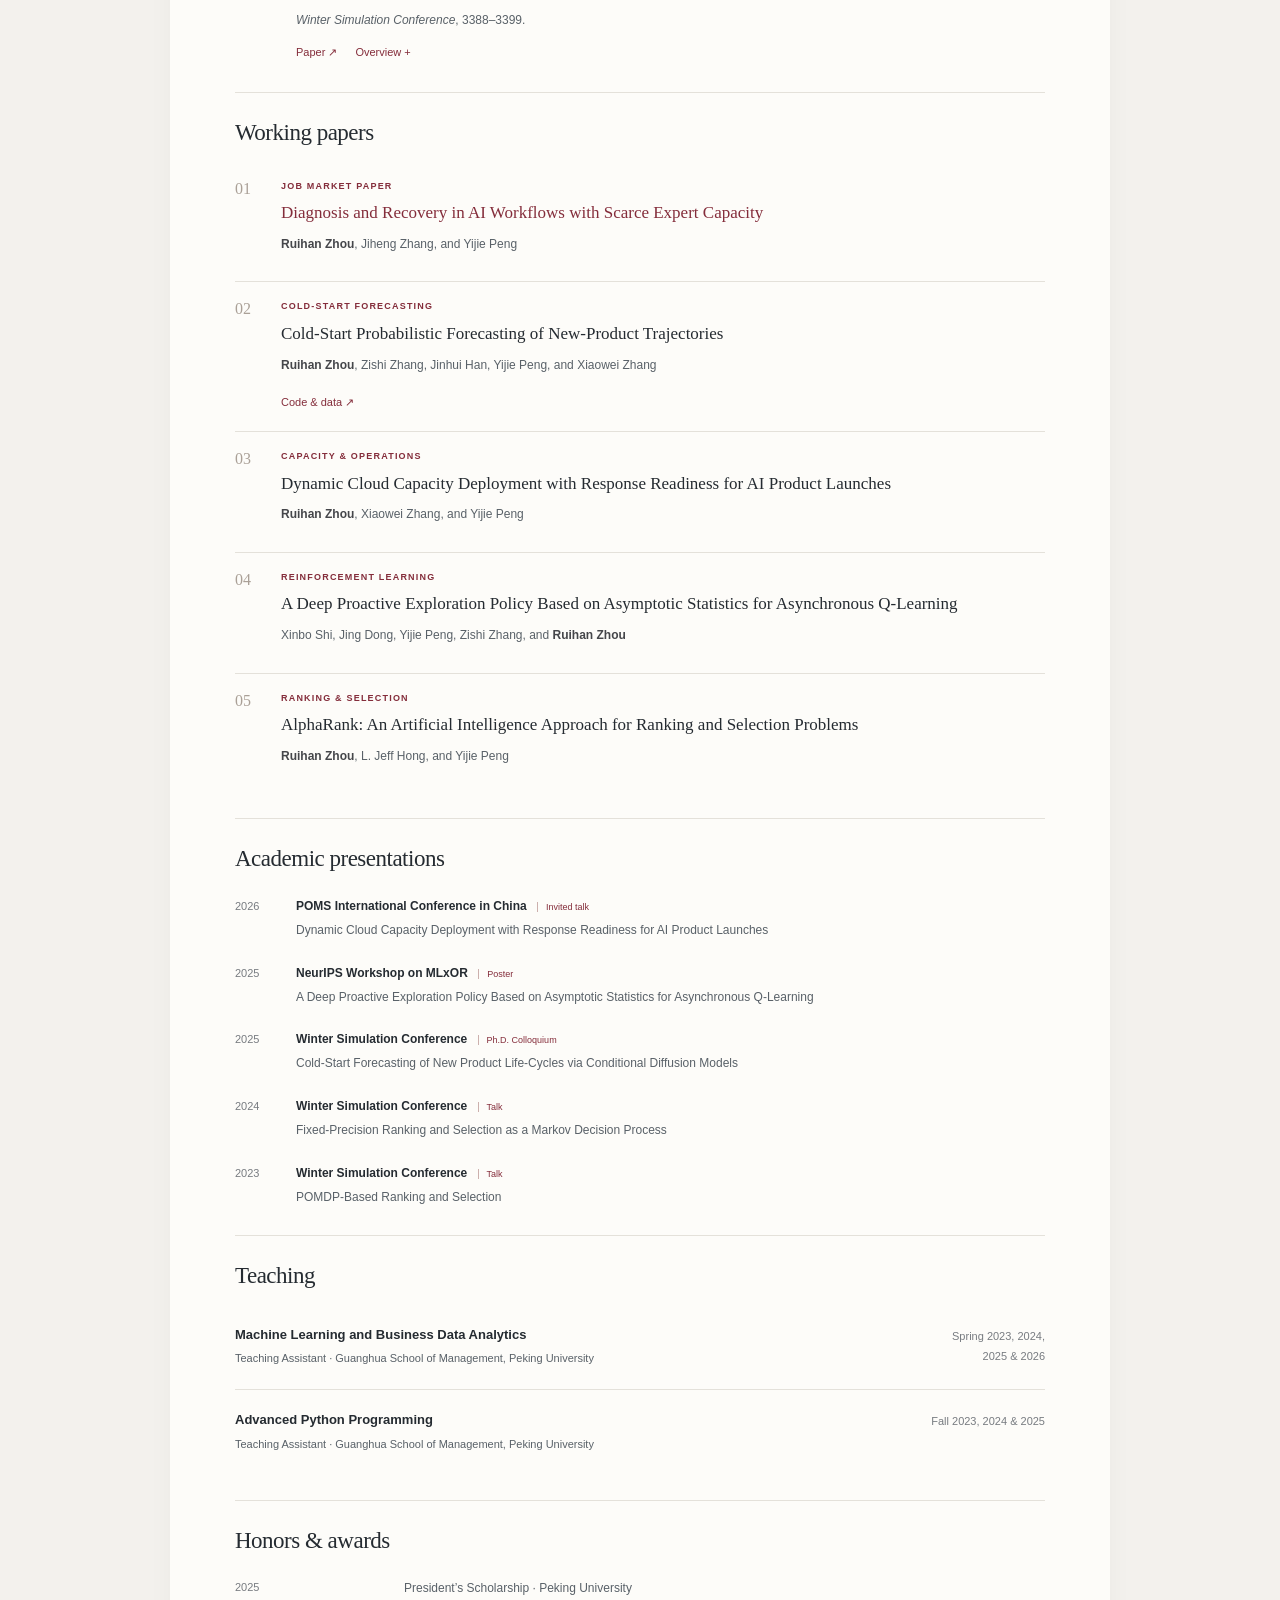
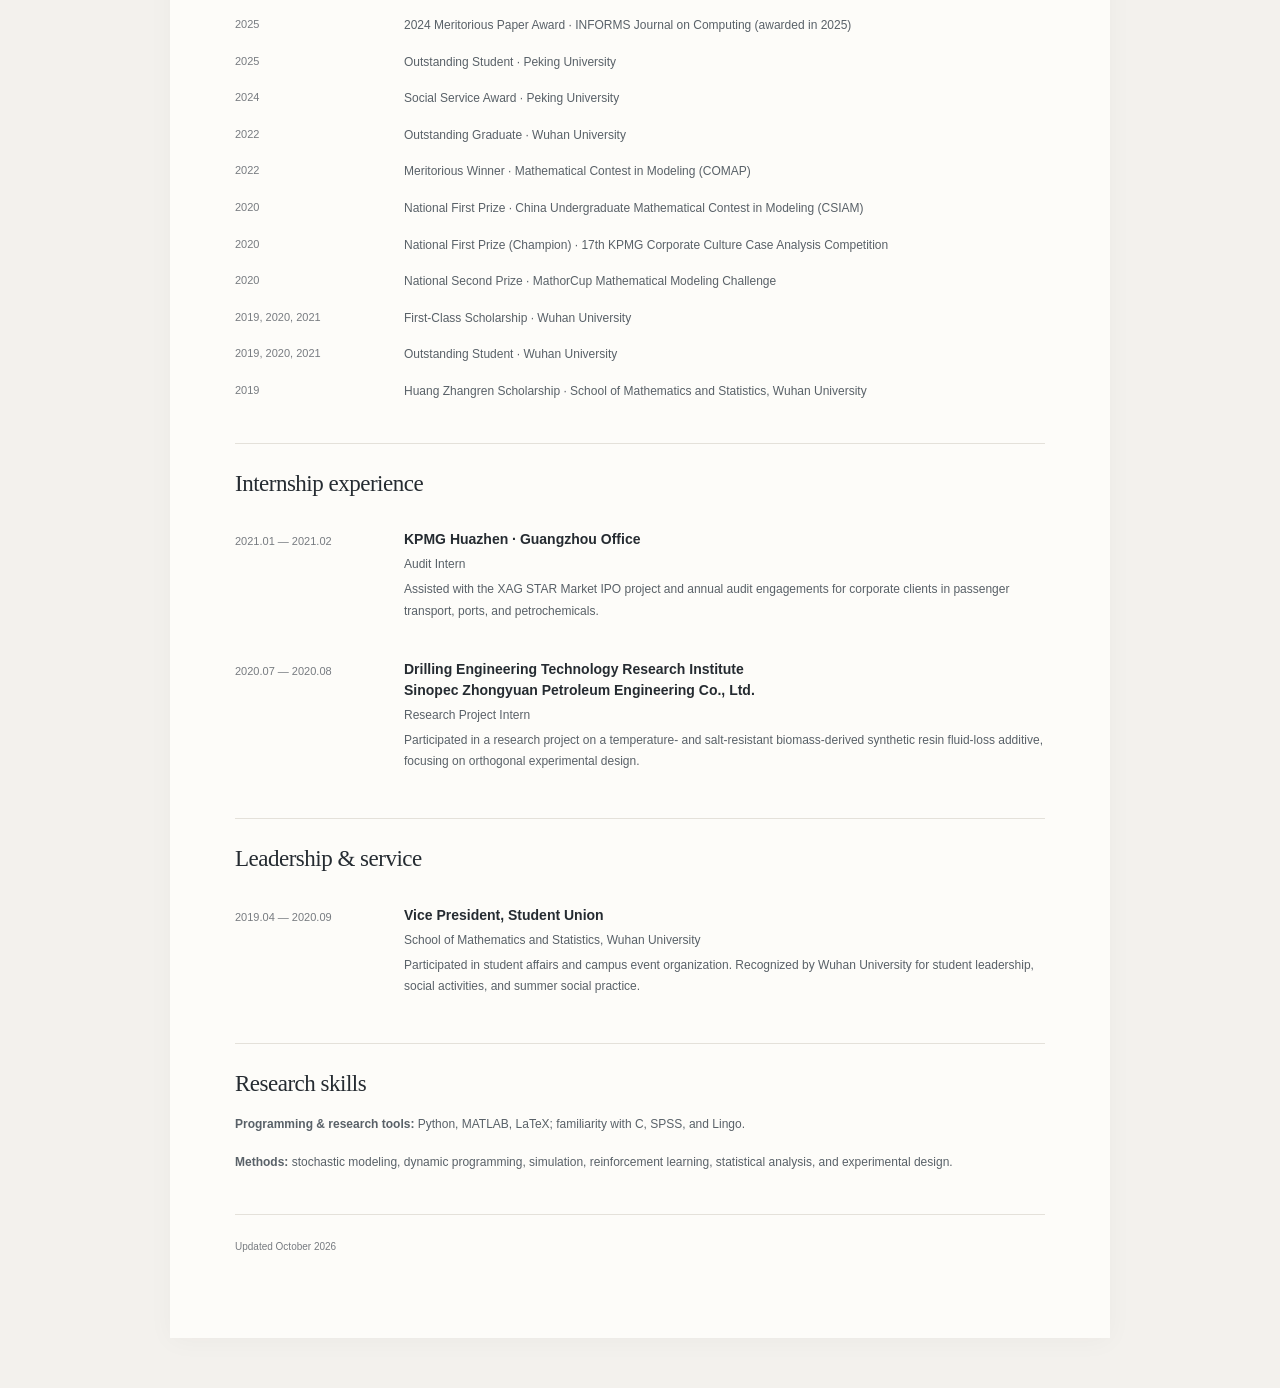
==== commit 574d7696: "Add files via upload" ====
--- a/cv.html
+++ b/cv.html
@@ -1,14 +1,22 @@
 <!doctype html><html lang="en" data-language="en"><head><meta charset="UTF-8"><meta name="viewport" content="width=device-width, initial-scale=1">
 <meta name="theme-color" content="#842d3b"><link rel="icon" href="assets/favicon.svg" type="image/svg+xml">
-<link rel="stylesheet" href="styles.css"><script src="script.js" defer></script><title>Curriculum Vitae | Ruihan Zhou</title><meta name="description" content="Academic CV of Ruihan Zhou, Peking University."></head><body class="cv-page">
+<link rel="stylesheet" href="styles.css"><script src="script.js" defer></script><title>Curriculum Vitae | Ruihan Zhou</title><meta name="description" content="Academic CV of Ruihan Zhou, Department of Management Science and Information Systems, Guanghua School of Management, Peking University. Education, research, publications, teaching, honors, and internships."><style>
+.cv-heading{align-items:flex-start;flex-wrap:wrap}.cv-heading>div{min-width:0}.cv-heading>a{overflow-wrap:anywhere}.cv-heading p{line-height:1.8}
+.cv-document .timeline-row{grid-template-columns:145px minmax(0,1fr);gap:24px}
+.cv-document .honor-list>li{grid-template-columns:145px minmax(0,1fr);gap:24px}
+.cv-document .teaching-row>.date{max-width:170px;flex-shrink:1;text-align:right}.cv-skills p{font-size:12px;color:var(--secondary);line-height:1.85}
+@media(max-width:760px){.cv-document .timeline-row,.cv-document .honor-list>li{grid-template-columns:100px minmax(0,1fr);gap:12px}.cv-document .teaching-row>.date{max-width:none;text-align:left}.cv-skills p{font-size:11px}}
+@media(max-width:420px){.cv-document .timeline-row{grid-template-columns:1fr;gap:4px}.cv-document .honor-list>li{grid-template-columns:72px minmax(0,1fr);gap:10px}}
+@media print{.cv-heading>a{font-size:9pt}.cv-document .timeline-row,.cv-document .honor-list>li{grid-template-columns:110px minmax(0,1fr);gap:18px}.cv-skills p{font-size:9pt}}
+</style></head><body class="cv-page">
 <div class="cv-toolbar"><a href="index.html">← <span class="" data-en>Homepage</span><span class="" data-zh lang="zh-CN">主页</span></a><div><button class="language-button" aria-label="Switch language / 切换语言">中文</button><button class="print-button" type="button"><span class="" data-en>Print / Save as PDF</span><span class="" data-zh lang="zh-CN">打印 / 另存为 PDF</span></button></div></div>
-<main class="cv-document"><div class="cv-heading"><div><h1>Ruihan Zhou <span>周睿涵</span></h1><p><span class="" data-en>Guanghua School of Management · Peking University</span><span class="" data-zh lang="zh-CN">北京大学光华管理学院</span></p></div><a href="mailto:rhzhou@stu.pku.edu.cn">rhzhou@stu.pku.edu.cn</a></div>
-<p><span class="" data-en>Research interests: simulation optimization; ranking and selection; sequential decision-making; reinforcement learning; AI and operations management.</span><span class="" data-zh lang="zh-CN">研究方向：仿真优化、排序与选择、序贯决策、强化学习、人工智能与运营管理。</span></p>
-<section><h2><span class="" data-en>Education & research experience</span><span class="" data-zh lang="zh-CN">教育与研究经历</span></h2><div class="timeline-row"><div class="date">2022 — <span class="" data-en>Present</span><span class="" data-zh lang="zh-CN">至今</span></div><div><h3><span class="" data-en>Peking University</span><span class="" data-zh lang="zh-CN">北京大学</span></h3><p><span class="" data-en>Ph.D. student in Management Science</span><span class="" data-zh lang="zh-CN">管理科学博士研究生</span></p><p class="muted" data-en>Advisor: Prof. Yijie Peng</p><p class="muted" data-zh lang="zh-CN">导师：彭一杰教授</p></div></div><div class="timeline-row"><div class="date">2026.04 — 2026.10</div><div><h3><span class="" data-en>Hong Kong University of Science and Technology</span><span class="" data-zh lang="zh-CN">香港科技大学</span></h3><p><span class="" data-en>Visiting Scholar · Industrial Engineering and Decision Analytics</span><span class="" data-zh lang="zh-CN">访问学者 · 工业工程与决策分析系</span></p><p class="muted" data-en>Host: Prof. Xiaowei Zhang</p><p class="muted" data-zh lang="zh-CN">合作导师：张晓炜教授</p></div></div><div class="timeline-row"><div class="date">2018 — 2022</div><div><h3><span class="" data-en>Wuhan University</span><span class="" data-zh lang="zh-CN">武汉大学</span></h3><p><span class="" data-en>B.Sc. in Computational Mathematics</span><span class="" data-zh lang="zh-CN">计算数学学士</span></p></div></div></section>
+<main class="cv-document"><div class="cv-heading"><div><h1>Ruihan Zhou <span>周睿涵</span></h1><p><span class="" data-en>Department of Management Science and Information Systems<br>Guanghua School of Management · Peking University</span><span class="" data-zh lang="zh-CN">北京大学光华管理学院<br>管理科学与信息系统系 · 博士研究生</span></p></div><a href="mailto:rhzhou@stu.pku.edu.cn">rhzhou@stu.pku.edu.cn</a></div>
+<p><span class="" data-en>Research interests: AI and operations management; human–AI workflows; stochastic optimization and sequential decision-making; simulation optimization and ranking and selection; probabilistic forecasting and dynamic resource allocation.</span><span class="" data-zh lang="zh-CN">研究方向：人工智能与运营管理、人机协同工作流、随机优化与序贯决策、仿真优化与排序选择、概率预测与动态资源配置。</span></p>
+<section id="education"><h2><span data-en>Education &amp; research experience</span><span data-zh lang="zh-CN">教育与研究经历</span></h2><div class="timeline-row"><div class="date">2022.09 — <span data-en>Present</span><span data-zh lang="zh-CN">至今</span></div><div><h3><span data-en>Peking University</span><span data-zh lang="zh-CN">北京大学</span></h3><p><span data-en>Ph.D. student in Management</span><span data-zh lang="zh-CN">管理学博士研究生</span></p><p><span data-en>Department of Management Science and Information Systems<br>Guanghua School of Management</span><span data-zh lang="zh-CN">光华管理学院 · 管理科学与信息系统系</span></p><p class="muted"><span data-en>Advisor: Prof. Yijie Peng</span><span data-zh lang="zh-CN">导师：彭一杰教授</span></p><p class="muted"><span data-en>Expected graduation: June 2027</span><span data-zh lang="zh-CN">预计毕业时间：2027 年 6 月</span></p></div></div><div class="timeline-row"><div class="date">2026.04 — 2026.10</div><div><h3><span data-en>Hong Kong University of Science and Technology</span><span data-zh lang="zh-CN">香港科技大学</span></h3><p><span data-en>Visiting Scholar · School of Engineering</span><span data-zh lang="zh-CN">访问学者 · 工学院</span></p><p><span data-en>Department of Industrial Engineering and Decision Analytics</span><span data-zh lang="zh-CN">工业工程与决策分析系</span></p><p class="muted"><span data-en>Host advisor: Prof. Xiaowei Zhang</span><span data-zh lang="zh-CN">合作导师：张晓炜教授</span></p></div></div><div class="timeline-row"><div class="date">2018.09 — 2022.06</div><div><h3><span data-en>Wuhan University</span><span data-zh lang="zh-CN">武汉大学</span></h3><p><span data-en>B.Sc. in Computational Mathematics</span><span data-zh lang="zh-CN">理学学士（计算数学）</span></p><p><span data-en>Department of Information and Computational Science<br>School of Mathematics and Statistics</span><span data-zh lang="zh-CN">数学与统计学院 · 信息与计算科学系</span></p><p class="muted"><span data-en>GPA: 3.86/4.0 · Class rank: 2/36</span><span data-zh lang="zh-CN">本科绩点：3.86/4.0 · 专业排名：2/36</span></p></div></div></section>
 <section><h2><span class="" data-en>Publications</span><span class="" data-zh lang="zh-CN">发表论文</span></h2><article class="publication" data-category="journal"><div class="pub-year">2025</div><div>
-      <h3>An Efficient Node Selection Policy for Monte Carlo Tree Search with Neural Networks</h3><p class="authors">Xiaotian Liu<sup>*</sup>, Yijie Peng<sup>*</sup>, Gongbo Zhang<sup>*</sup>, and <strong>Ruihan Zhou</strong><sup>*</sup></p><p class="venue"><em>INFORMS Journal on Computing</em>, 37(4), 785–807.</p><p class="award-line"><span aria-hidden="true">✧</span> <span class="" data-en>2025 Meritorious Paper Award · INFORMS Journal on Computing</span><span class="" data-zh lang="zh-CN">2025 年 INFORMS Journal on Computing 优秀论文奖</span></p><p class="paper-note" data-en>All four authors contributed equally and are listed in alphabetical order by surname. Published online in 2024; issue published in 2025.</p><p class="paper-note" data-zh lang="zh-CN">四位作者贡献相同，按姓氏字母顺序排列，均为共同第一作者。2024 年在线发表，2025 年正式刊载。</p>
+      <h3>An Efficient Node Selection Policy for Monte Carlo Tree Search with Neural Networks</h3><p class="authors">Xiaotian Liu<sup>*</sup>, Yijie Peng<sup>*</sup>, Gongbo Zhang<sup>*</sup>, and <strong>Ruihan Zhou</strong><sup>*</sup></p><p class="venue"><em>INFORMS Journal on Computing</em>, 37(4), 785–807.</p><p class="award-line"><span aria-hidden="true">✧</span> <span class="" data-en>2024 Meritorious Paper Award · INFORMS Journal on Computing (awarded in 2025)</span><span class="" data-zh lang="zh-CN">INFORMS Journal on Computing 2024 年度优秀论文奖（2025 年颁发）</span></p><p class="paper-note" data-en>All four authors share equal first authorship and are listed alphabetically by surname. Published online in 2024; issue published in 2025.</p><p class="paper-note" data-zh lang="zh-CN">四位作者贡献相同，按姓氏字母顺序排列，均为共同第一作者。2024 年在线发表，2025 年正式刊载。</p>
       <div class="paper-actions"><a class="text-link" href="https://doi.org/10.1287/ijoc.2023.0307" target="_blank" rel="noopener noreferrer"><span class="" data-en>Paper</span><span class="" data-zh lang="zh-CN">论文</span><span aria-hidden="true"> ↗</span></a><a class="text-link" href="https://github.com/INFORMSJoC/2023.0307" target="_blank" rel="noopener noreferrer"><span class="" data-en>Code</span><span class="" data-zh lang="zh-CN">代码</span><span aria-hidden="true"> ↗</span></a><details><summary><span class="" data-en>Overview</span><span class="" data-zh lang="zh-CN">研究概述</span><span aria-hidden="true"> +</span></summary><p><span class="" data-en>We formulate node selection in neural-network-guided Monte Carlo tree search as a multistage ranking-and-selection problem and allocate search effort to improve the choice at the root.</span><span class="" data-zh lang="zh-CN">将神经网络引导的蒙特卡洛树搜索中的节点选择表述为多阶段排序选择问题，通过分配搜索预算改善根节点的决策。</span></p></details></div></div></article><article class="publication" data-category="conference"><div class="pub-year">2024</div><div>
-      <h3>Fixed-Precision Ranking and Selection as Markov Decision Process</h3><p class="authors"><strong>Ruihan Zhou</strong> and Yijie Peng</p><p class="venue"><em>Winter Simulation Conference</em>, 2715–2726.</p>
+      <h3>Fixed-Precision Ranking and Selection as a Markov Decision Process</h3><p class="authors"><strong>Ruihan Zhou</strong> and Yijie Peng</p><p class="venue"><em>Winter Simulation Conference</em>, 2715–2726.</p>
       <div class="paper-actions"><a class="text-link" href="https://informs-sim.org/wsc24papers/con148.pdf" target="_blank" rel="noopener noreferrer"><span class="" data-en>Paper</span><span class="" data-zh lang="zh-CN">论文</span><span aria-hidden="true"> ↗</span></a><details><summary><span class="" data-en>Overview</span><span class="" data-zh lang="zh-CN">研究概述</span><span aria-hidden="true"> +</span></summary><p><span class="" data-en>A stochastic control formulation of fixed-precision ranking and selection, with learning-based sequential allocation.</span><span class="" data-zh lang="zh-CN">将固定精度排序选择建模为随机控制问题，研究基于学习的序贯分配。</span></p></details></div></div></article><article class="publication" data-category="conference"><div class="pub-year">2024</div><div>
       <h3>RiskMiner: Discovering Formulaic Alphas via Risk-Seeking Monte Carlo Tree Search</h3><p class="authors">Tao Ren, <strong>Ruihan Zhou</strong>, Jinyang Jiang, Jiafeng Liang, Qinghao Wang, and Yijie Peng</p><p class="venue"><em>5th ACM International Conference on AI in Finance</em>, 752–760.</p>
       <div class="paper-actions"><details><summary><span class="" data-en>Overview</span><span class="" data-zh lang="zh-CN">研究概述</span><span aria-hidden="true"> +</span></summary><p><span class="" data-en>Formulaic alpha discovery through risk-seeking Monte Carlo tree search.</span><span class="" data-zh lang="zh-CN">利用风险偏好型蒙特卡洛树搜索发现公式化 Alpha 因子。</span></p></details></div></div></article><article class="publication" data-category="conference"><div class="pub-year">2023</div><div>
@@ -16,10 +24,10 @@
       <div class="paper-actions"><a class="text-link" href="https://www.informs-sim.org/wsc23papers/285.pdf" target="_blank" rel="noopener noreferrer"><span class="" data-en>Paper</span><span class="" data-zh lang="zh-CN">论文</span><span aria-hidden="true"> ↗</span></a><details><summary><span class="" data-en>Overview</span><span class="" data-zh lang="zh-CN">研究概述</span><span aria-hidden="true"> +</span></summary><p><span class="" data-en>Ranking and selection viewed through a partially observable Markov decision process.</span><span class="" data-zh lang="zh-CN">从部分可观测马尔可夫决策过程的视角研究排序选择问题。</span></p></details></div></div></article></section>
 <section><h2><span class="" data-en>Working papers</span><span class="" data-zh lang="zh-CN">工作论文</span></h2><article class="work-item featured">
       <div class="work-number" aria-hidden="true">01</div><div class="work-body">
-      <div class="eyebrow"><span class="" data-en>AI WORKFLOWS</span><span class="" data-zh lang="zh-CN">AI 工作流</span></div><h3>Learning-Augmented Dynamic Review and Recovery in AI Workflow Systems</h3>
-      <p class="authors"><strong>Ruihan Zhou</strong> and Yijie Peng</p><p class="research-description"><span class="" data-en>How should scarce expert attention be allocated in multistage AI work? I study the joint design of diagnostic requests, expert dispatch, and recovery decisions.</span><span class="" data-zh lang="zh-CN">当多阶段 AI 工作流中的专家资源有限时，如何协调诊断请求、专家调度与诊断后的恢复决策？</span></p></div></article><article class="work-item ">
+      <div class="eyebrow"><span data-en>JOB MARKET PAPER</span><span data-zh lang="zh-CN">求职代表作</span></div><h3>Diagnosis and Recovery in AI Workflows with Scarce Expert Capacity</h3>
+      <p class="authors"><strong>Ruihan Zhou</strong>, Jiheng Zhang, and Yijie Peng</p><p class="research-description"><span class="" data-en>How should scarce expert attention be allocated in multistage AI work? I study the joint design of diagnostic requests, expert dispatch, and recovery decisions.</span><span class="" data-zh lang="zh-CN">当多阶段 AI 工作流中的专家资源有限时，如何协调诊断请求、专家调度与诊断后的恢复决策？</span></p></div></article><article class="work-item ">
       <div class="work-number" aria-hidden="true">02</div><div class="work-body">
-      <div class="eyebrow"><span class="" data-en>COLD-START FORECASTING</span><span class="" data-zh lang="zh-CN">冷启动预测</span></div><h3>Cold-Start Forecasting of New Product Life-Cycles via Conditional Diffusion Models</h3>
+      <div class="eyebrow"><span class="" data-en>COLD-START FORECASTING</span><span class="" data-zh lang="zh-CN">冷启动预测</span></div><h3>Cold-Start Probabilistic Forecasting of New-Product Trajectories</h3>
       <p class="authors"><strong>Ruihan Zhou</strong>, Zishi Zhang, Jinhui Han, Yijie Peng, and Xiaowei Zhang</p><p class="research-description"><span class="" data-en>Probabilistic life-cycle forecasting for new products with little or no sales history, using product features, reference products, and conditional diffusion models.</span><span class="" data-zh lang="zh-CN">结合产品特征、参考产品与条件扩散模型，研究在缺少或没有销售历史时，如何预测新品生命周期及其不确定性。</span></p><a class="text-link" href="https://github.com/hannahrz/CDLF-code" target="_blank" rel="noopener noreferrer"><span class="" data-en>Code & data</span><span class="" data-zh lang="zh-CN">代码与数据</span><span aria-hidden="true"> ↗</span></a></div></article><article class="work-item ">
       <div class="work-number" aria-hidden="true">03</div><div class="work-body">
       <div class="eyebrow"><span class="" data-en>CAPACITY & OPERATIONS</span><span class="" data-zh lang="zh-CN">容量与运营决策</span></div><h3>Dynamic Cloud Capacity Deployment with Response Readiness for AI Product Launches</h3>
@@ -30,8 +38,9 @@
       <div class="work-number" aria-hidden="true">05</div><div class="work-body">
       <div class="eyebrow"><span class="" data-en>RANKING & SELECTION</span><span class="" data-zh lang="zh-CN">排序与选择</span></div><h3>AlphaRank: An Artificial Intelligence Approach for Ranking and Selection Problems</h3>
       <p class="authors"><strong>Ruihan Zhou</strong>, L. Jeff Hong, and Yijie Peng</p><p class="research-description"><span class="" data-en>Learning how to allocate simulation effort in sequential ranking and selection.</span><span class="" data-zh lang="zh-CN">研究序贯排序选择中的学习方法与仿真预算分配。</span></p></div></article></section>
-<section><h2><span class="" data-en>Selected presentations</span><span class="" data-zh lang="zh-CN">部分学术报告</span></h2><ul class="talk-list"><li><span class="date">2026</span><div><h3><span class="" data-en>POMS International Conference in China</span><span class="" data-zh lang="zh-CN">POMS 中国国际会议</span> <span class="talk-type"><span class="" data-en>Invited talk</span><span class="" data-zh lang="zh-CN">特邀报告</span></span></h3><p>Dynamic Cloud Capacity Deployment with Response Readiness for AI Product Launches</p></div></li><li><span class="date">2025</span><div><h3><span class="" data-en>NeurIPS Workshop on MLxOR</span><span class="" data-zh lang="zh-CN">NeurIPS MLxOR 研讨会</span> <span class="talk-type"><span class="" data-en>Poster</span><span class="" data-zh lang="zh-CN">海报</span></span></h3><p>A Deep Proactive Exploration Policy Based on Asymptotic Statistics for Asynchronous Q-Learning</p></div></li><li><span class="date">2025</span><div><h3><span class="" data-en>Winter Simulation Conference</span><span class="" data-zh lang="zh-CN">冬季仿真会议</span> <span class="talk-type"><span class="" data-en>Ph.D. Colloquium</span><span class="" data-zh lang="zh-CN">博士生论坛</span></span></h3><p>Cold-Start Forecasting of New Product Life-Cycles via Conditional Diffusion Models</p></div></li><li><span class="date">2024</span><div><h3><span class="" data-en>Winter Simulation Conference</span><span class="" data-zh lang="zh-CN">冬季仿真会议</span> <span class="talk-type"><span class="" data-en>Talk</span><span class="" data-zh lang="zh-CN">报告</span></span></h3><p>Fixed-Precision Ranking and Selection as Markov Decision Process</p></div></li><li><span class="date">2023</span><div><h3><span class="" data-en>Winter Simulation Conference</span><span class="" data-zh lang="zh-CN">冬季仿真会议</span> <span class="talk-type"><span class="" data-en>Talk</span><span class="" data-zh lang="zh-CN">报告</span></span></h3><p>POMDP-Based Ranking and Selection</p></div></li></ul></section>
-<section><h2><span class="" data-en>Teaching</span><span class="" data-zh lang="zh-CN">教学经历</span></h2><div class="teaching-row"><div><h3><span class="" data-en>Machine Learning and Business Data Analytics</span><span class="" data-zh lang="zh-CN">机器学习与商业数据分析</span></h3><p><span class="" data-en>Teaching Assistant · Guanghua School of Management, Peking University</span><span class="" data-zh lang="zh-CN">课程助教 · 北京大学光华管理学院</span></p></div><div class="date"><span class="" data-en>Spring 2023–2026</span><span class="" data-zh lang="zh-CN">2023–2026 年春季</span></div></div>
-<div class="teaching-row"><div><h3><span class="" data-en>Advanced Python Programming</span><span class="" data-zh lang="zh-CN">高级 Python 程序设计</span></h3><p><span class="" data-en>Teaching Assistant · Guanghua School of Management, Peking University</span><span class="" data-zh lang="zh-CN">课程助教 · 北京大学光华管理学院</span></p></div><div class="date"><span class="" data-en>Fall 2023–2025</span><span class="" data-zh lang="zh-CN">2023–2025 年秋季</span></div></div></section>
-<section><h2><span class="" data-en>Selected honors</span><span class="" data-zh lang="zh-CN">部分奖励与荣誉</span></h2><ul class="honor-list"><li><span class="date">2025</span><span><span class="" data-en>President’s Scholarship · Peking University</span><span class="" data-zh lang="zh-CN">北京大学校长奖学金</span></span></li><li><span class="date">2025</span><span><span class="" data-en>Meritorious Paper Award · INFORMS Journal on Computing</span><span class="" data-zh lang="zh-CN">INFORMS Journal on Computing 优秀论文奖</span></span></li><li><span class="date">2025</span><span><span class="" data-en>Outstanding Student · Peking University</span><span class="" data-zh lang="zh-CN">北京大学三好学生</span></span></li><li><span class="date">2022</span><span><span class="" data-en>Outstanding Graduate · Wuhan University</span><span class="" data-zh lang="zh-CN">武汉大学优秀毕业生</span></span></li><li><span class="date">2022</span><span><span class="" data-en>Meritorious Winner · Mathematical Contest in Modeling</span><span class="" data-zh lang="zh-CN">美国大学生数学建模竞赛 M 奖</span></span></li><li><span class="date">2020</span><span><span class="" data-en>National First Prize · China Undergraduate Mathematical Contest in Modeling</span><span class="" data-zh lang="zh-CN">全国大学生数学建模竞赛国家一等奖</span></span></li></ul></section>
+<section><h2><span class="" data-en>Academic presentations</span><span class="" data-zh lang="zh-CN">学术报告</span></h2><ul class="talk-list"><li><span class="date">2026</span><div><h3><span class="" data-en>POMS International Conference in China</span><span class="" data-zh lang="zh-CN">POMS 中国国际会议</span> <span class="talk-type"><span class="" data-en>Invited talk</span><span class="" data-zh lang="zh-CN">特邀报告</span></span></h3><p>Dynamic Cloud Capacity Deployment with Response Readiness for AI Product Launches</p></div></li><li><span class="date">2025</span><div><h3><span class="" data-en>NeurIPS Workshop on MLxOR</span><span class="" data-zh lang="zh-CN">NeurIPS MLxOR 研讨会</span> <span class="talk-type"><span class="" data-en>Poster</span><span class="" data-zh lang="zh-CN">海报</span></span></h3><p>A Deep Proactive Exploration Policy Based on Asymptotic Statistics for Asynchronous Q-Learning</p></div></li><li><span class="date">2025</span><div><h3><span class="" data-en>Winter Simulation Conference</span><span class="" data-zh lang="zh-CN">冬季仿真会议</span> <span class="talk-type"><span class="" data-en>Ph.D. Colloquium</span><span class="" data-zh lang="zh-CN">博士生论坛</span></span></h3><p>Cold-Start Forecasting of New Product Life-Cycles via Conditional Diffusion Models</p></div></li><li><span class="date">2024</span><div><h3><span class="" data-en>Winter Simulation Conference</span><span class="" data-zh lang="zh-CN">冬季仿真会议</span> <span class="talk-type"><span class="" data-en>Talk</span><span class="" data-zh lang="zh-CN">报告</span></span></h3><p>Fixed-Precision Ranking and Selection as a Markov Decision Process</p></div></li><li><span class="date">2023</span><div><h3><span class="" data-en>Winter Simulation Conference</span><span class="" data-zh lang="zh-CN">冬季仿真会议</span> <span class="talk-type"><span class="" data-en>Talk</span><span class="" data-zh lang="zh-CN">报告</span></span></h3><p>POMDP-Based Ranking and Selection</p></div></li></ul></section>
+<section><h2><span class="" data-en>Teaching</span><span class="" data-zh lang="zh-CN">教学经历</span></h2><div class="teaching-row"><div><h3><span class="" data-en>Machine Learning and Business Data Analytics</span><span class="" data-zh lang="zh-CN">机器学习与商业数据分析</span></h3><p><span class="" data-en>Teaching Assistant · Guanghua School of Management, Peking University</span><span class="" data-zh lang="zh-CN">课程助教 · 北京大学光华管理学院</span></p></div><div class="date"><span class="" data-en>Spring 2023, 2024,<br>2025 &amp; 2026</span><span class="" data-zh lang="zh-CN">2023、2024、2025、2026 年春季</span></div></div>
+<div class="teaching-row"><div><h3><span class="" data-en>Advanced Python Programming</span><span class="" data-zh lang="zh-CN">高级 Python 程序设计</span></h3><p><span class="" data-en>Teaching Assistant · Guanghua School of Management, Peking University</span><span class="" data-zh lang="zh-CN">课程助教 · 北京大学光华管理学院</span></p></div><div class="date"><span class="" data-en>Fall 2023, 2024 &amp; 2025</span><span class="" data-zh lang="zh-CN">2023、2024、2025 年秋季</span></div></div></section>
+<section id="honors"><h2><span data-en>Honors &amp; awards</span><span data-zh lang="zh-CN">奖励与荣誉</span></h2><ul class="honor-list"><li><span class="date">2025</span><span><span data-en>President’s Scholarship · Peking University</span><span data-zh lang="zh-CN">北京大学校长奖学金</span></span></li><li><span class="date">2025</span><span><span data-en>2024 Meritorious Paper Award · INFORMS Journal on Computing (awarded in 2025)</span><span data-zh lang="zh-CN">INFORMS Journal on Computing 2024 年度优秀论文奖（2025 年颁发）</span></span></li><li><span class="date">2025</span><span><span data-en>Outstanding Student · Peking University</span><span data-zh lang="zh-CN">北京大学三好学生</span></span></li><li><span class="date">2024</span><span><span data-en>Social Service Award · Peking University</span><span data-zh lang="zh-CN">北京大学社会工作奖</span></span></li><li><span class="date">2022</span><span><span data-en>Outstanding Graduate · Wuhan University</span><span data-zh lang="zh-CN">武汉大学优秀毕业生</span></span></li><li><span class="date">2022</span><span><span data-en>Meritorious Winner · Mathematical Contest in Modeling (COMAP)</span><span data-zh lang="zh-CN">美国大学生数学建模竞赛 M 奖（Meritorious Winner，COMAP）</span></span></li><li><span class="date">2020</span><span><span data-en>National First Prize · China Undergraduate Mathematical Contest in Modeling (CSIAM)</span><span data-zh lang="zh-CN">全国大学生数学建模竞赛国家一等奖（CSIAM）</span></span></li><li><span class="date">2020</span><span><span data-en>National First Prize (Champion) · 17th KPMG Corporate Culture Case Analysis Competition</span><span data-zh lang="zh-CN">第 17 届毕马威企业文化案例分析大赛国家一等奖（冠军）</span></span></li><li><span class="date">2020</span><span><span data-en>National Second Prize · MathorCup Mathematical Modeling Challenge</span><span data-zh lang="zh-CN">MathorCup 数学建模挑战赛国家二等奖</span></span></li><li><span class="date">2019, 2020, 2021</span><span><span data-en>First-Class Scholarship · Wuhan University</span><span data-zh lang="zh-CN">武汉大学一等奖学金</span></span></li><li><span class="date">2019, 2020, 2021</span><span><span data-en>Outstanding Student · Wuhan University</span><span data-zh lang="zh-CN">武汉大学三好学生</span></span></li><li><span class="date">2019</span><span><span data-en>Huang Zhangren Scholarship · School of Mathematics and Statistics, Wuhan University</span><span data-zh lang="zh-CN">武汉大学数学与统计学院黄彰任奖学金</span></span></li></ul></section>
+<section id="internships"><h2><span data-en>Internship experience</span><span data-zh lang="zh-CN">实习经历</span></h2><div class="timeline-row"><div class="date">2021.01 — 2021.02</div><div><h3><span data-en>KPMG Huazhen · Guangzhou Office</span><span data-zh lang="zh-CN">毕马威华振会计师事务所广州分所</span></h3><p><span data-en>Audit Intern</span><span data-zh lang="zh-CN">审计实习生</span></p><p><span data-en>Assisted with the XAG STAR Market IPO project and annual audit engagements for corporate clients in passenger transport, ports, and petrochemicals.</span><span data-zh lang="zh-CN">参与极飞科技科创板 IPO 项目，以及 GSW／中港客运、黄埔港／东洲石化等公司的年度审计项目，协助开展审计相关工作。</span></p></div></div><div class="timeline-row"><div class="date">2020.07 — 2020.08</div><div><h3><span data-en>Drilling Engineering Technology Research Institute<br>Sinopec Zhongyuan Petroleum Engineering Co., Ltd.</span><span data-zh lang="zh-CN">中石化中原石油工程有限公司<br>钻井工程技术研究院</span></h3><p><span data-en>Research Project Intern</span><span data-zh lang="zh-CN">项目组实习生</span></p><p><span data-en>Participated in a research project on a temperature- and salt-resistant biomass-derived synthetic resin fluid-loss additive, focusing on orthogonal experimental design.</span><span data-zh lang="zh-CN">参与“抗温抗盐生物质合成树脂降滤失剂”研制项目，主要从事正交化实验研究。</span></p></div></div></section><section id="leadership"><h2><span data-en>Leadership &amp; service</span><span data-zh lang="zh-CN">学生工作与社会活动</span></h2><div class="timeline-row"><div class="date">2019.04 — 2020.09</div><div><h3><span data-en>Vice President, Student Union</span><span data-zh lang="zh-CN">学生会副主席</span></h3><p><span data-en>School of Mathematics and Statistics, Wuhan University</span><span data-zh lang="zh-CN">武汉大学数学与统计学院</span></p><p><span data-en>Participated in student affairs and campus event organization. Recognized by Wuhan University for student leadership, social activities, and summer social practice.</span><span data-zh lang="zh-CN">参与学院学生工作与活动组织；曾获武汉大学校级优秀学生干部、社会活动积极分子、暑期实践先进个人等荣誉。</span></p></div></div></section><section id="skills"><h2><span data-en>Research skills</span><span data-zh lang="zh-CN">研究技能</span></h2><div class="cv-skills"><p><span data-en><strong>Programming &amp; research tools:</strong> Python, MATLAB, LaTeX; familiarity with C, SPSS, and Lingo.</span><span data-zh lang="zh-CN"><strong>编程与研究工具：</strong>Python、MATLAB、LaTeX；了解 C、SPSS、Lingo。</span></p><p><span data-en><strong>Methods:</strong> stochastic modeling, dynamic programming, simulation, reinforcement learning, statistical analysis, and experimental design.</span><span data-zh lang="zh-CN"><strong>研究方法：</strong>随机建模、动态规划、仿真、强化学习、统计分析与实验设计。</span></p></div></section>
 <footer><span class="" data-en>Updated October 2026</span><span class="" data-zh lang="zh-CN">更新于 2026 年 10 月</span></footer></main></body></html>
